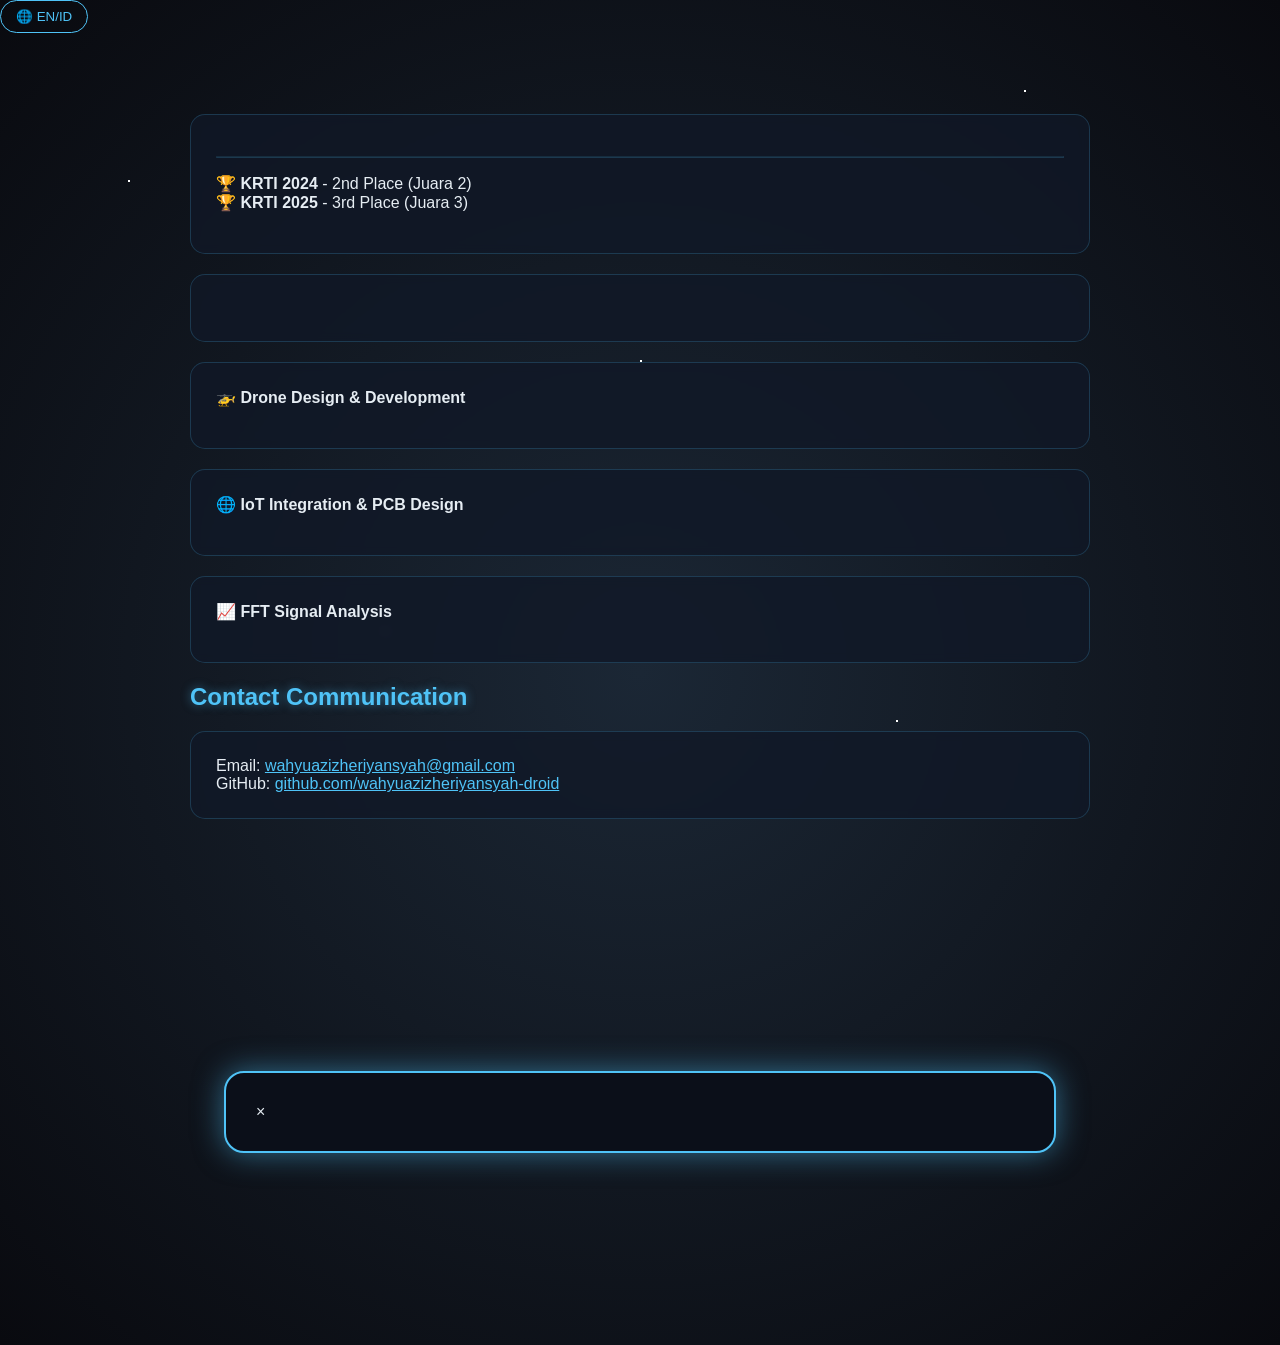
==== index.html @ 1ad97ce3 "tambah keterangan" ====
<!DOCTYPE html>
<html lang="en">
<head>
<meta charset="UTF-8">
<meta name="viewport" content="width=device-width, initial-scale=1.0">
<title>Wahyu Azis | Research Portfolio</title>
<link rel="stylesheet" href="style.css">
</head>

<body>

<div class="topbar">
   <button onclick="toggleLang()">🌐 EN/ID</button>
</div>

<div class="container">

   <h1 data-en="Wahyu Azis Heriyansyah" data-id="Wahyu Azis Heriyansyah"></h1>
   <h3 style="color: #4fc3f7;" data-en="Physics Researcher | Drone Mechanic & IoT Developer" data-id="Peneliti Fisika | Mekanik Drone & Pengembang IoT"></h3>

   <h2 data-en="Mission Log & Achievements" data-id="Catatan Misi & Prestasi"></h2>
   <div class="card">
      <p data-en="Undergraduate Physics Student with 2 years of experience in University Drone Research Team (2023-2025). Specializing in Ground Control Station (GCS) operations, mapping missions, and hardware integration." 
         data-id="Mahasiswa Fisika dengan 2 tahun pengalaman di Tim Riset Drone Kampus (2023-2025). Spesialisasi pada operasi Ground Control Station (GCS), misi pemetaan, dan integrasi perangkat keras."></p>
      <hr style="border-color: rgba(79, 195, 247, 0.2);">
      <p><strong>🏆 KRTI 2024</strong> - 2nd Place (Juara 2) <br>
         <strong>🏆 KRTI 2025</strong> - 3rd Place (Juara 3)</p>
   </div>

   <h2 data-en="Core Capabilities" data-id="Kemampuan Inti"></h2>
   <div class="card">
      <p data-en="⚙️ Drone Mechanics & Design | 📡 GCS & Mapping | 🔌 PCB Design | 🌐 IoT Systems"
         data-id="⚙️ Mekanik & Desain Drone | 📡 GCS & Pemetaan | 🔌 Desain PCB | 🌐 Sistem IoT"></p>
   </div>

   <h2 data-en="Orbital Projects" data-id="Proyek Orbital"></h2>

   <div class="card clickable" onclick="openModal('drone')">
      <strong>🚁 Drone Design & Development</strong>
      <p data-en="Mechanics, framing, and flight systems." data-id="Mekanik, rangka, dan sistem penerbangan."></p>
   </div>

   <div class="card clickable" onclick="openModal('iot')">
      <strong>🌐 IoT Integration & PCB Design</strong>
      <p data-en="Custom hardware and remote sensor systems." data-id="Perangkat keras kustom dan sistem sensor jarak jauh."></p>
   </div>

   <div class="card clickable" onclick="openModal('fft')">
      <strong>📈 FFT Signal Analysis</strong>
   <p data-en="Spectrum analyzer using MATLAB." data-id="Analisis spektrum menggunakan MATLAB."></p>
   </div>

   <h2>Contact Communication</h2>
   <div class="card">
      Email: <a href="mailto:wahyuazizheriyansyah@gmail.com" style="color: #4fc3f7;">wahyuazizheriyansyah@gmail.com</a><br>
      GitHub: <a href="https://github.com/wahyuazizheriyansyah-droid" style="color: #4fc3f7;">github.com/wahyuazizheriyansyah-droid</a>
   </div>



</div>

<!-- MODAL -->
<div id="modal" class="modal">
<div class="modal-content">
<span onclick="closeModal()" class="close">&times;</span>
<div id="modal-body"></div>
</div>
</div>

<script src="script.js"></script>
</body>
</html>
---- style.css ----
body {
    margin: 0;
    font-family: 'Segoe UI', Tahoma, Geneva, Verdana, sans-serif;
    /* Efek gradien ruang angkasa */
    background: radial-gradient(circle at center, #1b2735 0%, #090a0f 100%);
    color: #e6edf3;
    overflow-x: hidden;
    min-height: 100vh;
}

/* Tambahkan bintang-bintang halus menggunakan box-shadow */
body::before {
    content: "";
    position: fixed;
    top: 0; left: 0;
    width: 2px; height: 2px;
    background: transparent;
    box-shadow: 10vw 20vh #fff, 50vw 40vh #fff, 80vw 10vh #fff, 30vw 70vh #fff, 70vw 80vh #fff;
    animation: stars-blink 5s infinite;
}

@keyframes stars-blink {
    0%, 100% { opacity: 0.3; }
    50% { opacity: 1; }
}

.container {
    max-width: 900px;
    margin: auto;
    padding: 60px 20px;
}

h1, h2 {
    color: #4fc3f7; /* Warna biru nebula */
    text-shadow: 0 0 10px rgba(79, 195, 247, 0.5);
}

.card {
    background: rgba(17, 24, 39, 0.8);
    backdrop-filter: blur(5px); /* Efek kaca transparan */
    padding: 25px;
    border-radius: 15px;
    margin-top: 20px;
    border: 1px solid rgba(79, 195, 247, 0.2);
    transition: all 0.4s cubic-bezier(0.175, 0.885, 0.32, 1.275);
}

.card:hover {
    transform: scale(1.03);
    border-color: #4fc3f7;
    box-shadow: 0 0 20px rgba(79, 195, 247, 0.3);
}

.topbar button {
    background: transparent;
    border: 1px solid #4fc3f7;
    color: #4fc3f7;
    padding: 8px 15px;
    border-radius: 20px;
    cursor: pointer;
    transition: 0.3s;
}

.topbar button:hover {
    background: #4fc3f7;
    color: #090a0f;
}

/* Modal Styling ala Hologram */
.modal-content {
    background: #0b0f19;
    border: 2px solid #4fc3f7;
    box-shadow: 0 0 30px rgba(79, 195, 247, 0.5);
    margin: 15% auto;
    padding: 30px;
    width: 60%;
    border-radius: 20px;
}
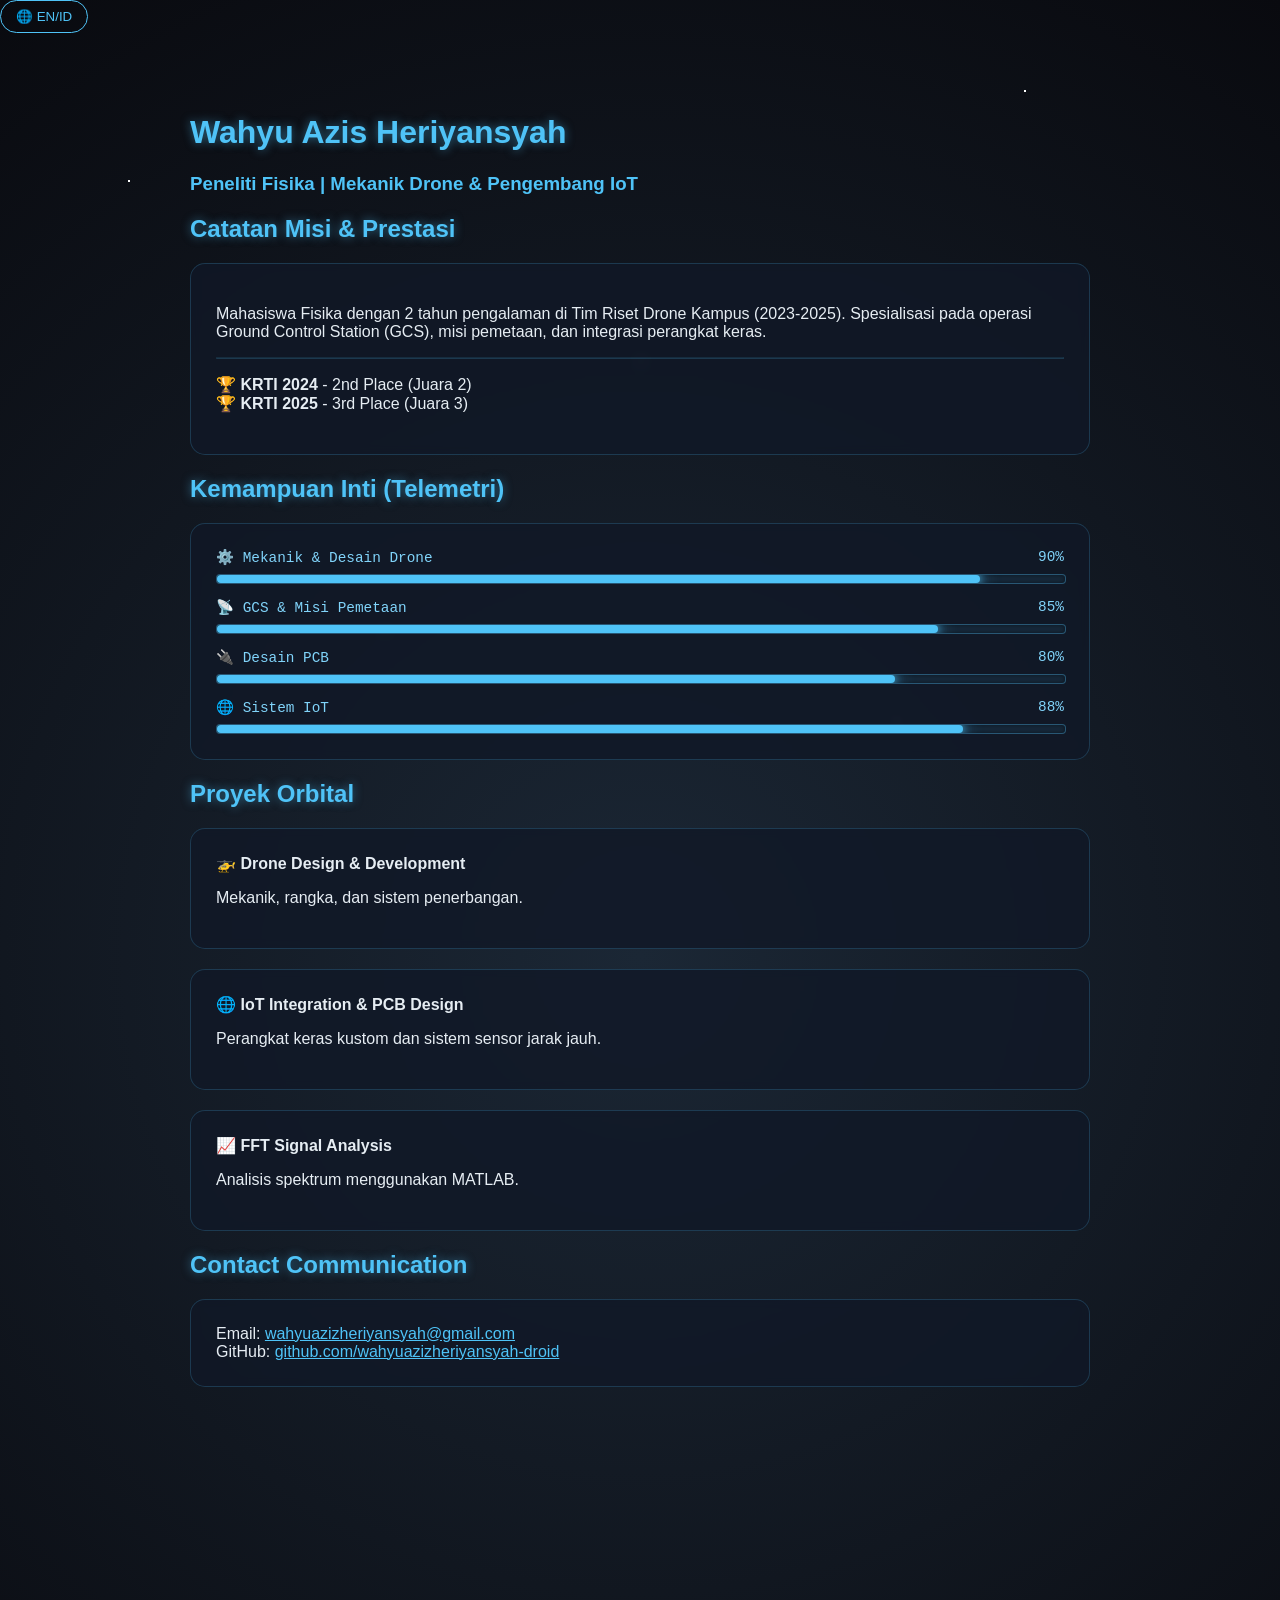
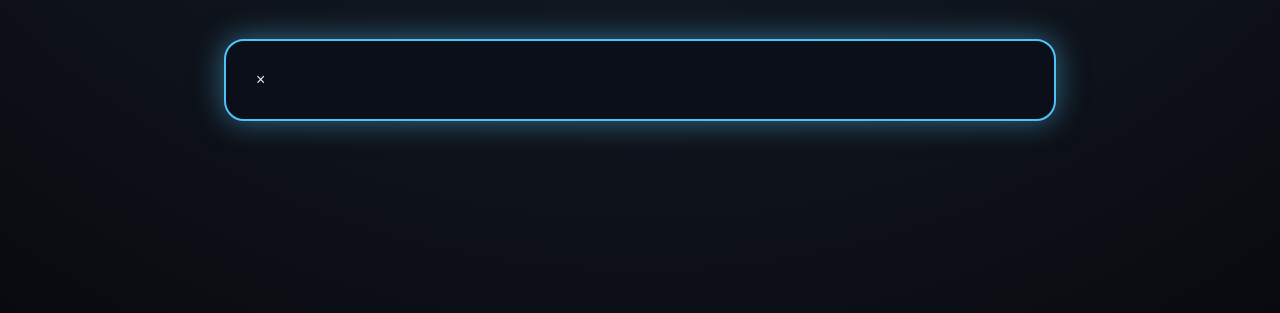
==== commit dc051b4d: "tambah telemetri" ====
--- a/index.html
+++ b/index.html
@@ -1,71 +1,99 @@
 <!DOCTYPE html>
 <html lang="en">
 <head>
-<meta charset="UTF-8">
-<meta name="viewport" content="width=device-width, initial-scale=1.0">
-<title>Wahyu Azis | Research Portfolio</title>
-<link rel="stylesheet" href="style.css">
+    <meta charset="UTF-8">
+    <meta name="viewport" content="width=device-width, initial-scale=1.0">
+    <title>Wahyu Azis | Research Portfolio</title>
+    <link rel="stylesheet" href="style.css">
 </head>
 
 <body>
 
 <div class="topbar">
-   <button onclick="toggleLang()">🌐 EN/ID</button>
+    <button onclick="toggleLang()">🌐 EN/ID</button>
 </div>
 
 <div class="container">
 
-   <h1 data-en="Wahyu Azis Heriyansyah" data-id="Wahyu Azis Heriyansyah"></h1>
-   <h3 style="color: #4fc3f7;" data-en="Physics Researcher | Drone Mechanic & IoT Developer" data-id="Peneliti Fisika | Mekanik Drone & Pengembang IoT"></h3>
+    <h1 data-en="Wahyu Azis Heriyansyah" data-id="Wahyu Azis Heriyansyah">Wahyu Azis Heriyansyah</h1>
+    <h3 style="color: #4fc3f7;" data-en="Physics Researcher | Drone Mechanic & IoT Developer" data-id="Peneliti Fisika | Mekanik Drone & Pengembang IoT">Peneliti Fisika | Mekanik Drone & Pengembang IoT</h3>
 
-   <h2 data-en="Mission Log & Achievements" data-id="Catatan Misi & Prestasi"></h2>
-   <div class="card">
-      <p data-en="Undergraduate Physics Student with 2 years of experience in University Drone Research Team (2023-2025). Specializing in Ground Control Station (GCS) operations, mapping missions, and hardware integration." 
-         data-id="Mahasiswa Fisika dengan 2 tahun pengalaman di Tim Riset Drone Kampus (2023-2025). Spesialisasi pada operasi Ground Control Station (GCS), misi pemetaan, dan integrasi perangkat keras."></p>
-      <hr style="border-color: rgba(79, 195, 247, 0.2);">
-      <p><strong>🏆 KRTI 2024</strong> - 2nd Place (Juara 2) <br>
-         <strong>🏆 KRTI 2025</strong> - 3rd Place (Juara 3)</p>
-   </div>
+    <h2 data-en="Mission Log & Achievements" data-id="Catatan Misi & Prestasi">Catatan Misi & Prestasi</h2>
+    <div class="card">
+        <p data-en="Undergraduate Physics Student with 2 years of experience in University Drone Research Team (2023-2025). Specializing in Ground Control Station (GCS) operations, mapping missions, and hardware integration." 
+           data-id="Mahasiswa Fisika dengan 2 tahun pengalaman di Tim Riset Drone Kampus (2023-2025). Spesialisasi pada operasi Ground Control Station (GCS), misi pemetaan, dan integrasi perangkat keras.">
+           Mahasiswa Fisika dengan 2 tahun pengalaman di Tim Riset Drone Kampus (2023-2025). Spesialisasi pada operasi Ground Control Station (GCS), misi pemetaan, dan integrasi perangkat keras.
+        </p>
+        <hr style="border-color: rgba(79, 195, 247, 0.2);">
+        <p><strong>🏆 KRTI 2024</strong> - 2nd Place (Juara 2) <br>
+           <strong>🏆 KRTI 2025</strong> - 3rd Place (Juara 3)</p>
+    </div>
 
-   <h2 data-en="Core Capabilities" data-id="Kemampuan Inti"></h2>
-   <div class="card">
-      <p data-en="⚙️ Drone Mechanics & Design | 📡 GCS & Mapping | 🔌 PCB Design | 🌐 IoT Systems"
-         data-id="⚙️ Mekanik & Desain Drone | 📡 GCS & Pemetaan | 🔌 Desain PCB | 🌐 Sistem IoT"></p>
-   </div>
+    <h2 data-en="Core Capabilities (Telemetry)" data-id="Kemampuan Inti (Telemetri)">Kemampuan Inti (Telemetri)</h2>
+    <div class="card telemetry-panel">
+        <div class="skill">
+            <div class="skill-header">
+                <span data-en="⚙️ Drone Mechanics & Design" data-id="⚙️ Mekanik & Desain Drone">⚙️ Mekanik & Desain Drone</span>
+                <span>90%</span>
+            </div>
+            <div class="progress-bar"><div class="progress" style="width: 90%;"></div></div>
+        </div>
+        
+        <div class="skill">
+            <div class="skill-header">
+                <span data-en="📡 GCS & Mapping Missions" data-id="📡 GCS & Misi Pemetaan">📡 GCS & Misi Pemetaan</span>
+                <span>85%</span>
+            </div>
+            <div class="progress-bar"><div class="progress" style="width: 85%;"></div></div>
+        </div>
 
-   <h2 data-en="Orbital Projects" data-id="Proyek Orbital"></h2>
+        <div class="skill">
+            <div class="skill-header">
+                <span data-en="🔌 PCB Design" data-id="🔌 Desain PCB">🔌 Desain PCB</span>
+                <span>80%</span>
+            </div>
+            <div class="progress-bar"><div class="progress" style="width: 80%;"></div></div>
+        </div>
 
-   <div class="card clickable" onclick="openModal('drone')">
-      <strong>🚁 Drone Design & Development</strong>
-      <p data-en="Mechanics, framing, and flight systems." data-id="Mekanik, rangka, dan sistem penerbangan."></p>
-   </div>
+        <div class="skill">
+            <div class="skill-header">
+                <span data-en="🌐 IoT Systems" data-id="🌐 Sistem IoT">🌐 Sistem IoT</span>
+                <span>88%</span>
+            </div>
+            <div class="progress-bar"><div class="progress" style="width: 88%;"></div></div>
+        </div>
+    </div>
 
-   <div class="card clickable" onclick="openModal('iot')">
-      <strong>🌐 IoT Integration & PCB Design</strong>
-      <p data-en="Custom hardware and remote sensor systems." data-id="Perangkat keras kustom dan sistem sensor jarak jauh."></p>
-   </div>
+    <h2 data-en="Orbital Projects" data-id="Proyek Orbital">Proyek Orbital</h2>
 
-   <div class="card clickable" onclick="openModal('fft')">
-      <strong>📈 FFT Signal Analysis</strong>
-   <p data-en="Spectrum analyzer using MATLAB." data-id="Analisis spektrum menggunakan MATLAB."></p>
-   </div>
+    <div class="card clickable" onclick="openModal('drone')">
+        <strong>🚁 Drone Design & Development</strong>
+        <p data-en="Mechanics, framing, and flight systems." data-id="Mekanik, rangka, dan sistem penerbangan.">Mekanik, rangka, dan sistem penerbangan.</p>
+    </div>
 
-   <h2>Contact Communication</h2>
-   <div class="card">
-      Email: <a href="mailto:wahyuazizheriyansyah@gmail.com" style="color: #4fc3f7;">wahyuazizheriyansyah@gmail.com</a><br>
-      GitHub: <a href="https://github.com/wahyuazizheriyansyah-droid" style="color: #4fc3f7;">github.com/wahyuazizheriyansyah-droid</a>
-   </div>
+    <div class="card clickable" onclick="openModal('iot')">
+        <strong>🌐 IoT Integration & PCB Design</strong>
+        <p data-en="Custom hardware and remote sensor systems." data-id="Perangkat keras kustom dan sistem sensor jarak jauh.">Perangkat keras kustom dan sistem sensor jarak jauh.</p>
+    </div>
 
+    <div class="card clickable" onclick="openModal('fft')">
+        <strong>📈 FFT Signal Analysis</strong>
+        <p data-en="Spectrum analyzer using MATLAB." data-id="Analisis spektrum menggunakan MATLAB.">Analisis spektrum menggunakan MATLAB.</p>
+    </div>
 
+    <h2>Contact Communication</h2>
+    <div class="card">
+        Email: <a href="mailto:wahyuazizheriyansyah@gmail.com" style="color: #4fc3f7;">wahyuazizheriyansyah@gmail.com</a><br>
+        GitHub: <a href="https://github.com/wahyuazizheriyansyah-droid" style="color: #4fc3f7;">github.com/wahyuazizheriyansyah-droid</a>
+    </div>
 
 </div>
 
-<!-- MODAL -->
 <div id="modal" class="modal">
-<div class="modal-content">
-<span onclick="closeModal()" class="close">&times;</span>
-<div id="modal-body"></div>
-</div>
+    <div class="modal-content">
+        <span onclick="closeModal()" class="close">&times;</span>
+        <div id="modal-body"></div>
+    </div>
 </div>
 
 <script src="script.js"></script>
--- a/style.css
+++ b/style.css
@@ -75,4 +75,52 @@
     padding: 30px;
     width: 60%;
     border-radius: 20px;
+}
+/* Telemetry Panel Styles */
+.telemetry-panel {
+    display: flex;
+    flex-direction: column;
+    gap: 15px;
+}
+
+.skill {
+    display: flex;
+    flex-direction: column;
+    gap: 8px;
+    font-family: 'Courier New', Courier, monospace; /* Font ala terminal/coding */
+}
+
+.skill-header {
+    display: flex;
+    justify-content: space-between;
+    font-size: 0.9em;
+    color: #81d4fa;
+}
+
+.progress-bar {
+    width: 100%;
+    height: 8px;
+    background: rgba(79, 195, 247, 0.1);
+    border: 1px solid rgba(79, 195, 247, 0.3);
+    border-radius: 4px;
+    overflow: hidden;
+    box-shadow: inset 0 0 5px rgba(0,0,0,0.5);
+}
+
+.progress {
+    height: 100%;
+    background: #4fc3f7;
+    box-shadow: 0 0 10px #4fc3f7, 0 0 20px #4fc3f7; /* Efek glowing / menyala */
+    border-radius: 4px;
+    /* Animasi saat halaman dimuat */
+    animation: load-progress 1.5s ease-out forwards;
+}
+
+@keyframes load-progress {
+    from { width: 0; }
+}
+
+/* Mengubah tampilan teks default agar tidak kosong */
+h1, h2, h3, p, span {
+    min-height: 1em; 
 }
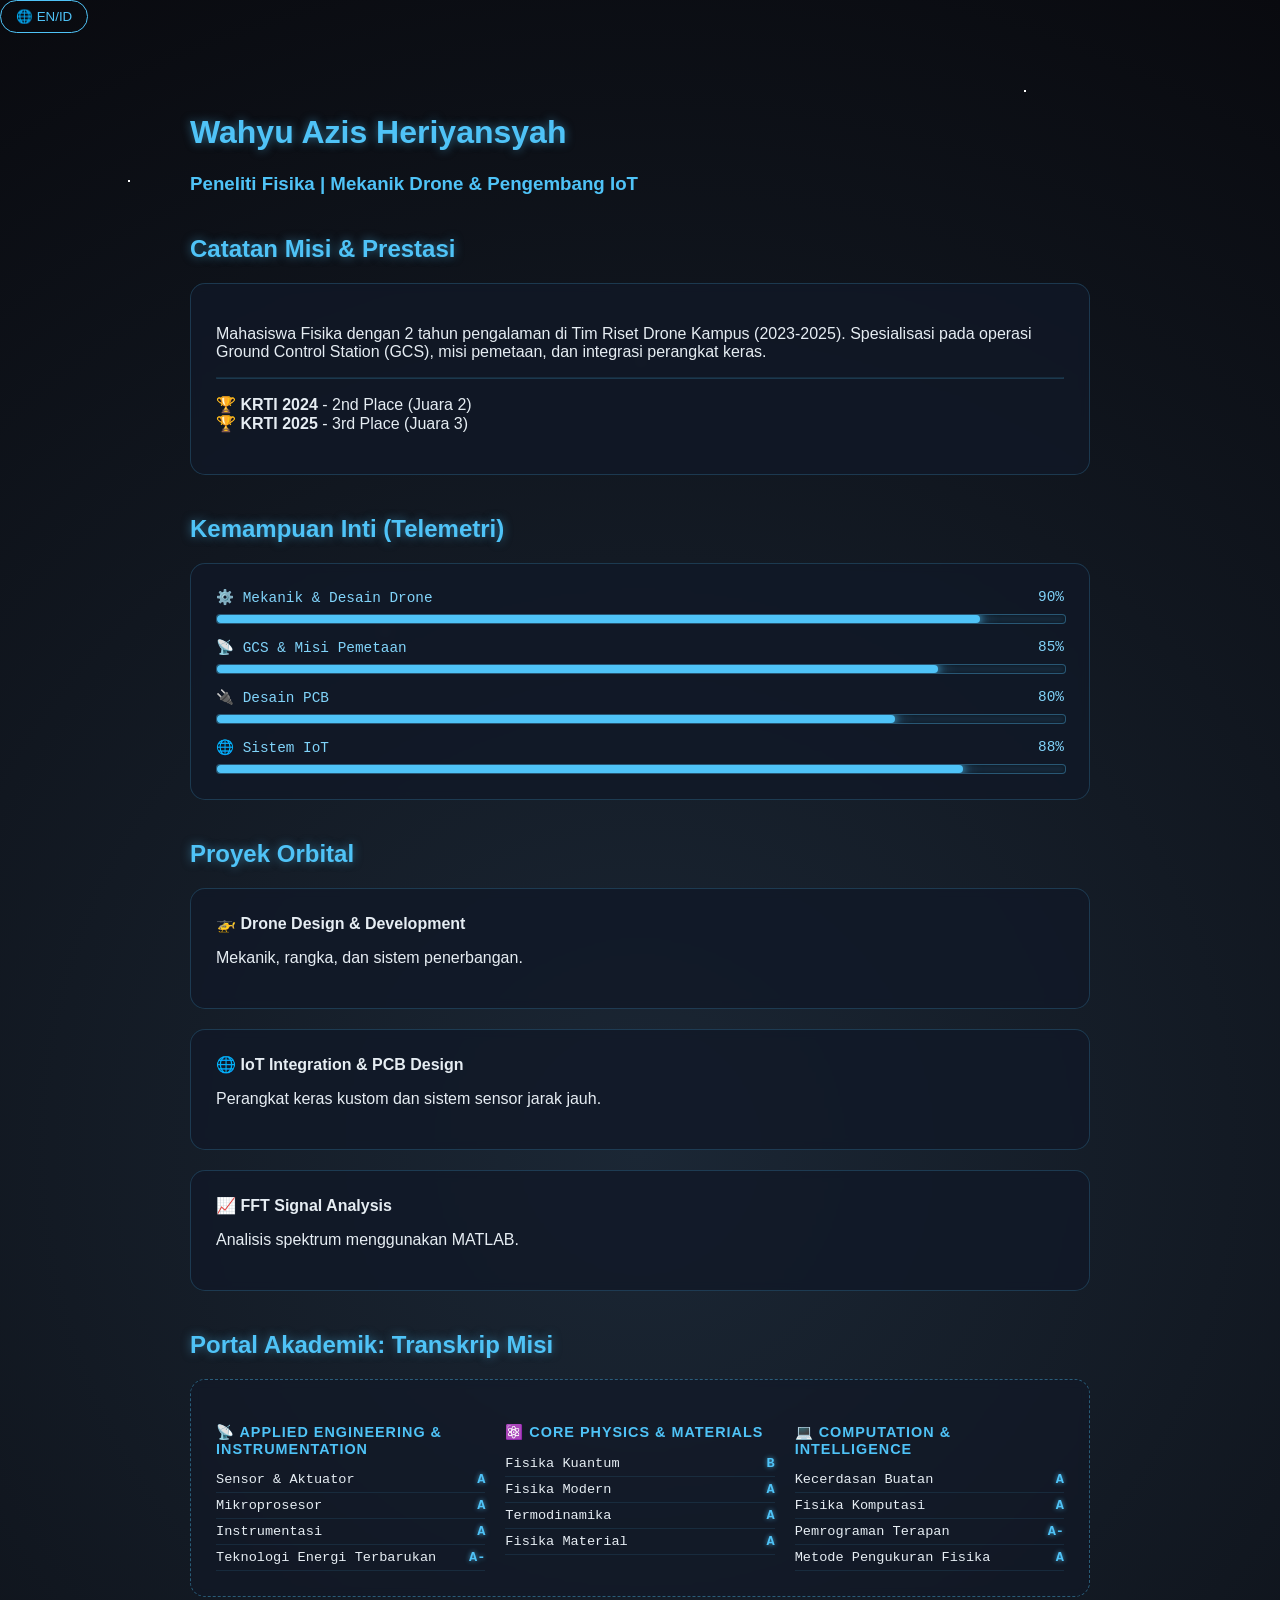
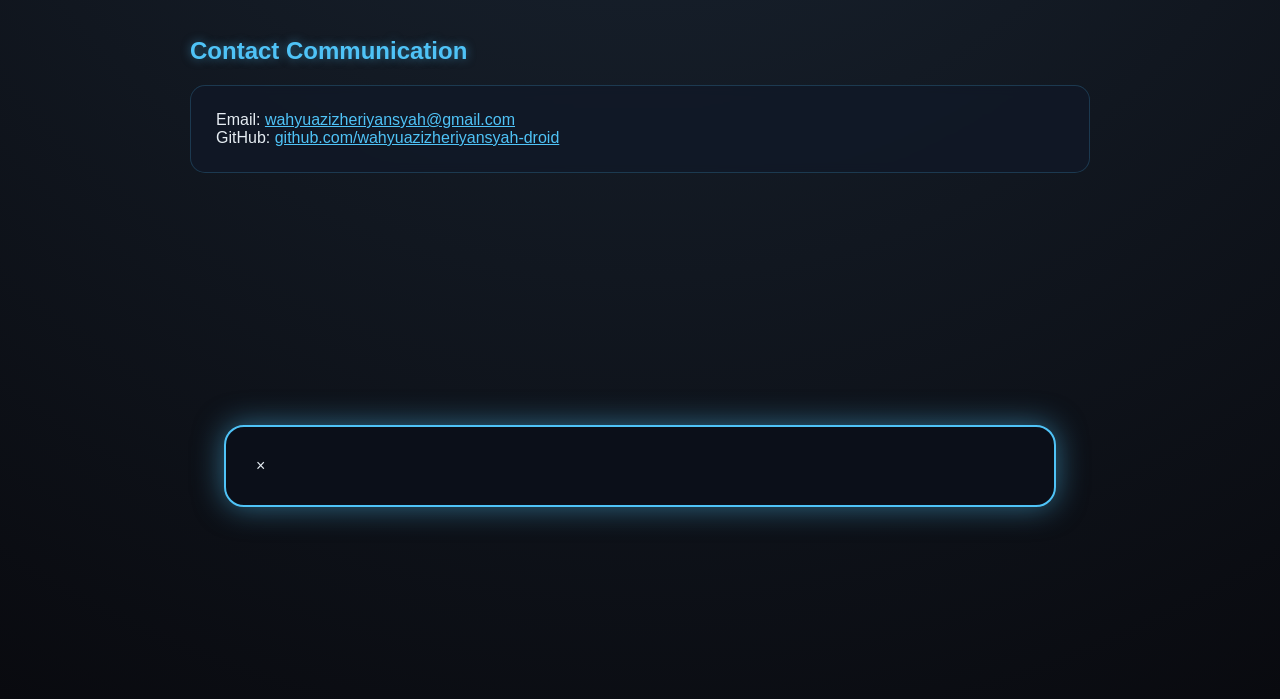
==== commit c3eb0990: "tambah mata kuliah" ====
--- a/index.html
+++ b/index.html
@@ -80,7 +80,37 @@
         <strong>📈 FFT Signal Analysis</strong>
         <p data-en="Spectrum analyzer using MATLAB." data-id="Analisis spektrum menggunakan MATLAB.">Analisis spektrum menggunakan MATLAB.</p>
     </div>
-
+<h2 data-en="Academic Portal: Mission Transcript" data-id="Portal Akademik: Transkrip Misi">Portal Akademik: Transkrip Misi</h2>
+    <div class="card academic-portal">
+        <div class="academic-category">
+            <h4 style="color: #4fc3f7;">📡 Applied Engineering & Instrumentation</h4>
+            <ul class="subject-list">
+                <li>Sensor & Aktuator <span class="grade">A</span></li>
+                <li>Mikroprosesor <span class="grade">A</span></li>
+                <li>Instrumentasi <span class="grade">A</span></li>
+                <li>Teknologi Energi Terbarukan <span class="grade">A-</span></li>
+            </ul>
+        </div>
+        <div class="academic-category">
+            <h4 style="color: #4fc3f7;">⚛️ Core Physics & Materials</h4>
+            <ul class="subject-list">
+                <li>Fisika Kuantum <span class="grade">B</span></li>
+                <li>Fisika Modern <span class="grade">A</span></li>
+                <li>Termodinamika <span class="grade">A</span></li>
+                <li>Fisika Material <span class="grade">A</span></li>
+            </ul>
+        </div>
+        <div class="academic-category">
+            <h4 style="color: #4fc3f7;">💻 Computation & Intelligence</h4>
+            <ul class="subject-list">
+                <li>Kecerdasan Buatan <span class="grade">A</span></li>
+                <li>Fisika Komputasi <span class="grade">A</span></li>
+                <li>Pemrograman Terapan <span class="grade">A-</span></li>
+                <li>Metode Pengukuran Fisika <span class="grade">A</span></li>
+            </ul>
+        </div>
+    </div>
+    
     <h2>Contact Communication</h2>
     <div class="card">
         Email: <a href="mailto:wahyuazizheriyansyah@gmail.com" style="color: #4fc3f7;">wahyuazizheriyansyah@gmail.com</a><br>
--- a/style.css
+++ b/style.css
@@ -123,4 +123,45 @@
 /* Mengubah tampilan teks default agar tidak kosong */
 h1, h2, h3, p, span {
     min-height: 1em; 
+}
+/* Academic Portal Styling */
+.academic-portal {
+    display: grid;
+    grid-template-columns: repeat(auto-fit, minmax(250px, 1fr));
+    gap: 20px;
+    background: rgba(17, 24, 39, 0.6);
+    border: 1px dashed rgba(79, 195, 247, 0.4);
+}
+
+.academic-category h4 {
+    margin-bottom: 10px;
+    font-size: 0.9em;
+    text-transform: uppercase;
+    letter-spacing: 1px;
+}
+
+.subject-list {
+    list-style: none;
+    padding: 0;
+    margin: 0;
+    font-family: 'Courier New', Courier, monospace;
+    font-size: 0.85em;
+}
+
+.subject-list li {
+    padding: 5px 0;
+    border-bottom: 1px solid rgba(79, 195, 247, 0.1);
+    display: flex;
+    justify-content: space-between;
+}
+
+.grade {
+    color: #4fc3f7;
+    font-weight: bold;
+    text-shadow: 0 0 5px rgba(79, 195, 247, 0.8);
+}
+
+/* Tambahkan sedikit margin untuk section Contact */
+h2 {
+    margin-top: 40px;
 }
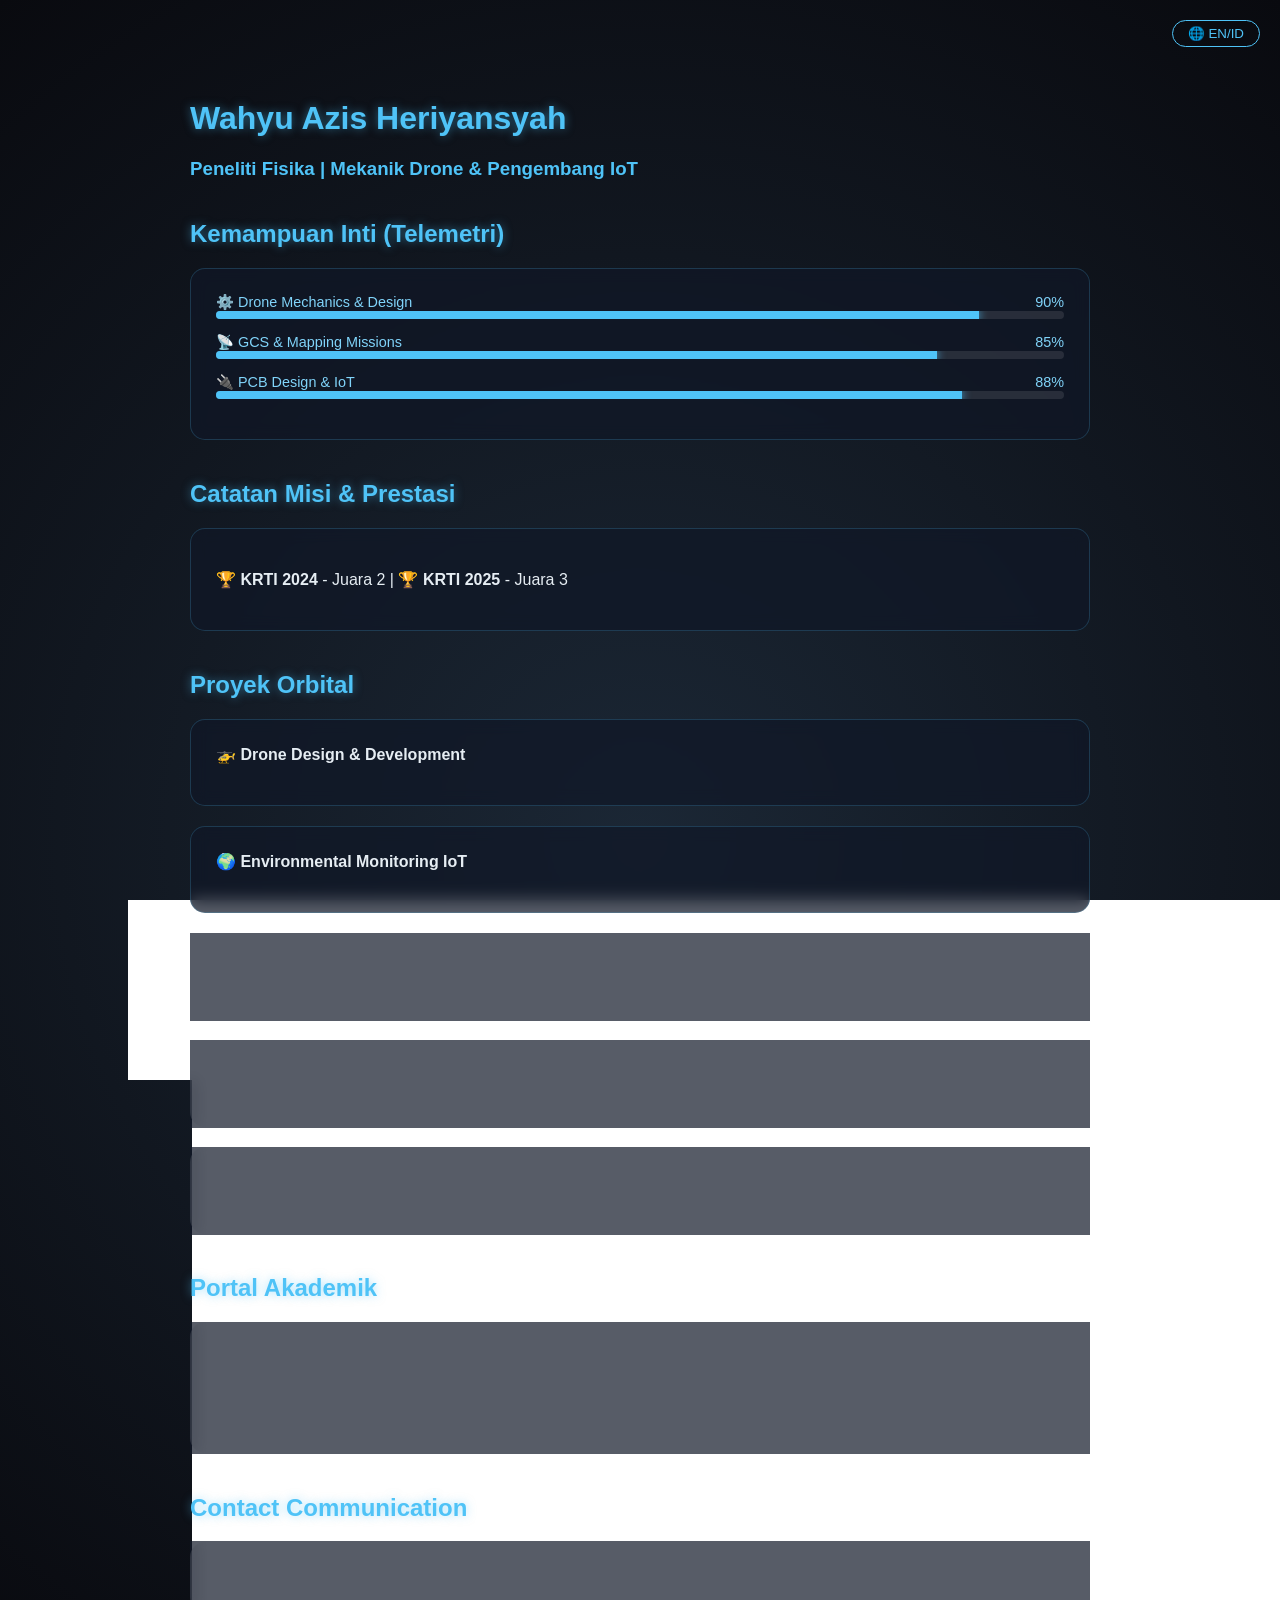
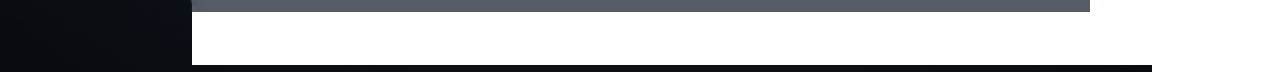
==== commit c2f3fb69: "tambah bintang" ====
--- a/index.html
+++ b/index.html
@@ -6,125 +6,87 @@
     <title>Wahyu Azis | Research Portfolio</title>
     <link rel="stylesheet" href="style.css">
 </head>
-
 <body>
 
-<div class="topbar">
-    <button onclick="toggleLang()">🌐 EN/ID</button>
-</div>
+<div class="topbar"><button onclick="toggleLang()">🌐 EN/ID</button></div>
 
 <div class="container">
-
     <h1 data-en="Wahyu Azis Heriyansyah" data-id="Wahyu Azis Heriyansyah">Wahyu Azis Heriyansyah</h1>
     <h3 style="color: #4fc3f7;" data-en="Physics Researcher | Drone Mechanic & IoT Developer" data-id="Peneliti Fisika | Mekanik Drone & Pengembang IoT">Peneliti Fisika | Mekanik Drone & Pengembang IoT</h3>
 
-    <h2 data-en="Mission Log & Achievements" data-id="Catatan Misi & Prestasi">Catatan Misi & Prestasi</h2>
+    <h2 data-en="Core Capabilities (Telemetry)" data-id="Kemampuan Inti (Telemetri)">Kemampuan Inti (Telemetri)</h2>
     <div class="card">
-        <p data-en="Undergraduate Physics Student with 2 years of experience in University Drone Research Team (2023-2025). Specializing in Ground Control Station (GCS) operations, mapping missions, and hardware integration." 
-           data-id="Mahasiswa Fisika dengan 2 tahun pengalaman di Tim Riset Drone Kampus (2023-2025). Spesialisasi pada operasi Ground Control Station (GCS), misi pemetaan, dan integrasi perangkat keras.">
-           Mahasiswa Fisika dengan 2 tahun pengalaman di Tim Riset Drone Kampus (2023-2025). Spesialisasi pada operasi Ground Control Station (GCS), misi pemetaan, dan integrasi perangkat keras.
-        </p>
-        <hr style="border-color: rgba(79, 195, 247, 0.2);">
-        <p><strong>🏆 KRTI 2024</strong> - 2nd Place (Juara 2) <br>
-           <strong>🏆 KRTI 2025</strong> - 3rd Place (Juara 3)</p>
-    </div>
-
-    <h2 data-en="Core Capabilities (Telemetry)" data-id="Kemampuan Inti (Telemetri)">Kemampuan Inti (Telemetri)</h2>
-    <div class="card telemetry-panel">
-        <div class="skill">
-            <div class="skill-header">
-                <span data-en="⚙️ Drone Mechanics & Design" data-id="⚙️ Mekanik & Desain Drone">⚙️ Mekanik & Desain Drone</span>
-                <span>90%</span>
-            </div>
+        <div class="skill" style="margin-bottom:15px;">
+            <div style="display:flex; justify-content:space-between; font-size:0.9em; color:#81d4fa;"><span>⚙️ Drone Mechanics & Design</span><span>90%</span></div>
             <div class="progress-bar"><div class="progress" style="width: 90%;"></div></div>
         </div>
-        
-        <div class="skill">
-            <div class="skill-header">
-                <span data-en="📡 GCS & Mapping Missions" data-id="📡 GCS & Misi Pemetaan">📡 GCS & Misi Pemetaan</span>
-                <span>85%</span>
-            </div>
+        <div class="skill" style="margin-bottom:15px;">
+            <div style="display:flex; justify-content:space-between; font-size:0.9em; color:#81d4fa;"><span>📡 GCS & Mapping Missions</span><span>85%</span></div>
             <div class="progress-bar"><div class="progress" style="width: 85%;"></div></div>
         </div>
-
-        <div class="skill">
-            <div class="skill-header">
-                <span data-en="🔌 PCB Design" data-id="🔌 Desain PCB">🔌 Desain PCB</span>
-                <span>80%</span>
-            </div>
-            <div class="progress-bar"><div class="progress" style="width: 80%;"></div></div>
-        </div>
-
-        <div class="skill">
-            <div class="skill-header">
-                <span data-en="🌐 IoT Systems" data-id="🌐 Sistem IoT">🌐 Sistem IoT</span>
-                <span>88%</span>
-            </div>
+        <div class="skill" style="margin-bottom:15px;">
+            <div style="display:flex; justify-content:space-between; font-size:0.9em; color:#81d4fa;"><span>🔌 PCB Design & IoT</span><span>88%</span></div>
             <div class="progress-bar"><div class="progress" style="width: 88%;"></div></div>
         </div>
     </div>
 
+    <h2 data-en="Mission Log & Achievements" data-id="Catatan Misi & Prestasi">Catatan Misi & Prestasi</h2>
+    <div class="card">
+        <p data-en="2 years in University Drone Research Team (2023-2025). Specialist in GCS and Hardware Integration." 
+           data-id="2 tahun di Tim Riset Drone Kampus (2023-2025). Spesialis GCS dan Integrasi Perangkat Keras."></p>
+        <p><strong>🏆 KRTI 2024</strong> - Juara 2 | <strong>🏆 KRTI 2025</strong> - Juara 3</p>
+    </div>
+
     <h2 data-en="Orbital Projects" data-id="Proyek Orbital">Proyek Orbital</h2>
-
+    
     <div class="card clickable" onclick="openModal('drone')">
         <strong>🚁 Drone Design & Development</strong>
-        <p data-en="Mechanics, framing, and flight systems." data-id="Mekanik, rangka, dan sistem penerbangan.">Mekanik, rangka, dan sistem penerbangan.</p>
+        <p data-en="Mechanics and flight systems for mapping missions." data-id="Mekanik dan sistem terbang untuk misi pemetaan."></p>
     </div>
 
-    <div class="card clickable" onclick="openModal('iot')">
-        <strong>🌐 IoT Integration & PCB Design</strong>
-        <p data-en="Custom hardware and remote sensor systems." data-id="Perangkat keras kustom dan sistem sensor jarak jauh.">Perangkat keras kustom dan sistem sensor jarak jauh.</p>
+    <div class="card clickable" onclick="openModal('env_mon')">
+        <strong>🌍 Environmental Monitoring IoT</strong>
+        <p data-en="Real-time air quality, temp, and humidity via Mobile App." data-id="Monitoring polutan, suhu, dan kelembapan via HP."></p>
+    </div>
+
+    <div class="card clickable" onclick="openModal('soil_iot')">
+        <strong>🌱 Smart Soil Classification</strong>
+        <p data-en="IoT for soil productivity analysis and classification." data-id="IoT untuk klasifikasi tanah produktif/non-produktif."></p>
+    </div>
+
+    <div class="card clickable" onclick="openModal('opamp')">
+        <strong>⚡ Op-Amp Waveform Converter</strong>
+        <p data-en="Square to Triangle wave generator using Op-Amp circuits." data-id="Konversi gelombang segi empat ke segitiga via Op-Amp."></p>
     </div>
 
     <div class="card clickable" onclick="openModal('fft')">
         <strong>📈 FFT Signal Analysis</strong>
-        <p data-en="Spectrum analyzer using MATLAB." data-id="Analisis spektrum menggunakan MATLAB.">Analisis spektrum menggunakan MATLAB.</p>
+        <p data-en="Spectrum analyzer using MATLAB." data-id="Analisis spektrum menggunakan MATLAB."></p>
     </div>
-<h2 data-en="Academic Portal: Mission Transcript" data-id="Portal Akademik: Transkrip Misi">Portal Akademik: Transkrip Misi</h2>
-    <div class="card academic-portal">
-        <div class="academic-category">
-            <h4 style="color: #4fc3f7;">📡 Applied Engineering & Instrumentation</h4>
+
+    <h2 data-en="Academic Portal" data-id="Portal Akademik">Portal Akademik</h2>
+    <div class="card" style="display:grid; grid-template-columns: 1fr 1fr; gap:20px;">
+        <div>
             <ul class="subject-list">
-                <li>Sensor & Aktuator <span class="grade">A</span></li>
-                <li>Mikroprosesor <span class="grade">A</span></li>
-                <li>Instrumentasi <span class="grade">A</span></li>
-                <li>Teknologi Energi Terbarukan <span class="grade">A-</span></li>
+                <li>Mikroprosesor <span style="color:#4fc3f7">A</span></li>
+                <li>Sensor & Aktuator <span style="color:#4fc3f7">A</span></li>
             </ul>
         </div>
-        <div class="academic-category">
-            <h4 style="color: #4fc3f7;">⚛️ Core Physics & Materials</h4>
+        <div>
             <ul class="subject-list">
-                <li>Fisika Kuantum <span class="grade">B</span></li>
-                <li>Fisika Modern <span class="grade">A</span></li>
-                <li>Termodinamika <span class="grade">A</span></li>
-                <li>Fisika Material <span class="grade">A</span></li>
-            </ul>
-        </div>
-        <div class="academic-category">
-            <h4 style="color: #4fc3f7;">💻 Computation & Intelligence</h4>
-            <ul class="subject-list">
-                <li>Kecerdasan Buatan <span class="grade">A</span></li>
-                <li>Fisika Komputasi <span class="grade">A</span></li>
-                <li>Pemrograman Terapan <span class="grade">A-</span></li>
-                <li>Metode Pengukuran Fisika <span class="grade">A</span></li>
+                <li>Kecerdasan Buatan <span style="color:#4fc3f7">A</span></li>
+                <li>Instrumentasi <span style="color:#4fc3f7">A</span></li>
             </ul>
         </div>
     </div>
-    
+
     <h2>Contact Communication</h2>
     <div class="card">
-        Email: <a href="mailto:wahyuazizheriyansyah@gmail.com" style="color: #4fc3f7;">wahyuazizheriyansyah@gmail.com</a><br>
-        GitHub: <a href="https://github.com/wahyuazizheriyansyah-droid" style="color: #4fc3f7;">github.com/wahyuazizheriyansyah-droid</a>
+        Email: <a href="mailto:wahyuazizheriyansyah@gmail.com" style="color:#4fc3f7;">wahyuazizheriyansyah@gmail.com</a>
     </div>
-
 </div>
 
-<div id="modal" class="modal">
-    <div class="modal-content">
-        <span onclick="closeModal()" class="close">&times;</span>
-        <div id="modal-body"></div>
-    </div>
-</div>
+<div id="modal" class="modal"><div class="modal-content"><span onclick="closeModal()" class="close">&times;</span><div id="modal-body"></div></div></div>
 
 <script src="script.js"></script>
 </body>
--- a/style.css
+++ b/style.css
@@ -1,27 +1,30 @@
 body {
     margin: 0;
     font-family: 'Segoe UI', Tahoma, Geneva, Verdana, sans-serif;
-    /* Efek gradien ruang angkasa */
     background: radial-gradient(circle at center, #1b2735 0%, #090a0f 100%);
     color: #e6edf3;
     overflow-x: hidden;
     min-height: 100vh;
 }
 
-/* Tambahkan bintang-bintang halus menggunakan box-shadow */
+/* Efek Bintang Astra */
 body::before {
     content: "";
     position: fixed;
     top: 0; left: 0;
-    width: 2px; height: 2px;
+    width: 100%; height: 100%;
     background: transparent;
-    box-shadow: 10vw 20vh #fff, 50vw 40vh #fff, 80vw 10vh #fff, 30vw 70vh #fff, 70vw 80vh #fff;
-    animation: stars-blink 5s infinite;
+    /* Membuat banyak bintang kecil dengan box-shadow */
+    box-shadow: 10vw 20vh #fff, 50vw 40vh #fff, 80vw 10vh #fff, 30vw 70vh #fff, 
+                70vw 80vh #fff, 15vw 85vh #fff, 55vw 15vh #fff, 90vw 90vh #fff,
+                25vw 30vh #fff, 65vw 45vh #fff, 85vw 60vh #fff, 10vw 10vh #fff;
+    animation: stars-blink 4s infinite alternate;
+    z-index: -1;
 }
 
 @keyframes stars-blink {
-    0%, 100% { opacity: 0.3; }
-    50% { opacity: 1; }
+    0% { opacity: 0.2; transform: scale(1); }
+    100% { opacity: 0.8; transform: scale(1.1); }
 }
 
 .container {
@@ -31,137 +34,48 @@
 }
 
 h1, h2 {
-    color: #4fc3f7; /* Warna biru nebula */
+    color: #4fc3f7;
     text-shadow: 0 0 10px rgba(79, 195, 247, 0.5);
+    margin-top: 40px;
 }
 
 .card {
-    background: rgba(17, 24, 39, 0.8);
-    backdrop-filter: blur(5px); /* Efek kaca transparan */
+    background: rgba(17, 24, 39, 0.7);
+    backdrop-filter: blur(8px);
     padding: 25px;
     border-radius: 15px;
     margin-top: 20px;
     border: 1px solid rgba(79, 195, 247, 0.2);
-    transition: all 0.4s cubic-bezier(0.175, 0.885, 0.32, 1.275);
+    transition: all 0.3s ease;
 }
 
 .card:hover {
-    transform: scale(1.03);
     border-color: #4fc3f7;
-    box-shadow: 0 0 20px rgba(79, 195, 247, 0.3);
+    box-shadow: 0 0 20px rgba(79, 195, 247, 0.2);
 }
 
-.topbar button {
-    background: transparent;
-    border: 1px solid #4fc3f7;
-    color: #4fc3f7;
-    padding: 8px 15px;
-    border-radius: 20px;
-    cursor: pointer;
-    transition: 0.3s;
+.clickable { cursor: pointer; }
+
+/* Telemetry & Academic Styles */
+.progress-bar {
+    width: 100%; height: 8px;
+    background: rgba(255,255,255,0.1);
+    border-radius: 4px; overflow: hidden;
 }
-
-.topbar button:hover {
-    background: #4fc3f7;
-    color: #090a0f;
-}
-
-/* Modal Styling ala Hologram */
-.modal-content {
-    background: #0b0f19;
-    border: 2px solid #4fc3f7;
-    box-shadow: 0 0 30px rgba(79, 195, 247, 0.5);
-    margin: 15% auto;
-    padding: 30px;
-    width: 60%;
-    border-radius: 20px;
-}
-/* Telemetry Panel Styles */
-.telemetry-panel {
-    display: flex;
-    flex-direction: column;
-    gap: 15px;
-}
-
-.skill {
-    display: flex;
-    flex-direction: column;
-    gap: 8px;
-    font-family: 'Courier New', Courier, monospace; /* Font ala terminal/coding */
-}
-
-.skill-header {
-    display: flex;
-    justify-content: space-between;
-    font-size: 0.9em;
-    color: #81d4fa;
-}
-
-.progress-bar {
-    width: 100%;
-    height: 8px;
-    background: rgba(79, 195, 247, 0.1);
-    border: 1px solid rgba(79, 195, 247, 0.3);
-    border-radius: 4px;
-    overflow: hidden;
-    box-shadow: inset 0 0 5px rgba(0,0,0,0.5);
-}
-
 .progress {
-    height: 100%;
-    background: #4fc3f7;
-    box-shadow: 0 0 10px #4fc3f7, 0 0 20px #4fc3f7; /* Efek glowing / menyala */
-    border-radius: 4px;
-    /* Animasi saat halaman dimuat */
+    height: 100%; background: #4fc3f7;
+    box-shadow: 0 0 10px #4fc3f7;
     animation: load-progress 1.5s ease-out forwards;
 }
+@keyframes load-progress { from { width: 0; } }
 
-@keyframes load-progress {
-    from { width: 0; }
-}
+.subject-list { list-style: none; padding: 0; font-family: 'Courier New', monospace; font-size: 0.85em; }
+.subject-list li { display: flex; justify-content: space-between; border-bottom: 1px solid rgba(79,195,247,0.1); padding: 5px 0; }
 
-/* Mengubah tampilan teks default agar tidak kosong */
-h1, h2, h3, p, span {
-    min-height: 1em; 
-}
-/* Academic Portal Styling */
-.academic-portal {
-    display: grid;
-    grid-template-columns: repeat(auto-fit, minmax(250px, 1fr));
-    gap: 20px;
-    background: rgba(17, 24, 39, 0.6);
-    border: 1px dashed rgba(79, 195, 247, 0.4);
-}
+.topbar { position: fixed; top: 20px; right: 20px; z-index: 100; }
+.topbar button { background: transparent; border: 1px solid #4fc3f7; color: #4fc3f7; padding: 5px 15px; border-radius: 20px; cursor: pointer; }
 
-.academic-category h4 {
-    margin-bottom: 10px;
-    font-size: 0.9em;
-    text-transform: uppercase;
-    letter-spacing: 1px;
-}
-
-.subject-list {
-    list-style: none;
-    padding: 0;
-    margin: 0;
-    font-family: 'Courier New', Courier, monospace;
-    font-size: 0.85em;
-}
-
-.subject-list li {
-    padding: 5px 0;
-    border-bottom: 1px solid rgba(79, 195, 247, 0.1);
-    display: flex;
-    justify-content: space-between;
-}
-
-.grade {
-    color: #4fc3f7;
-    font-weight: bold;
-    text-shadow: 0 0 5px rgba(79, 195, 247, 0.8);
-}
-
-/* Tambahkan sedikit margin untuk section Contact */
-h2 {
-    margin-top: 40px;
-}+/* Modal */
+.modal { display: none; position: fixed; top: 0; left: 0; width: 100%; height: 100%; background: rgba(0,0,0,0.8); z-index: 1000; }
+.modal-content { background: #0b0f19; border: 1px solid #4fc3f7; margin: 15% auto; padding: 30px; width: 60%; border-radius: 15px; position: relative; }
+.close { position: absolute; right: 20px; top: 10px; font-size: 28px; cursor: pointer; }
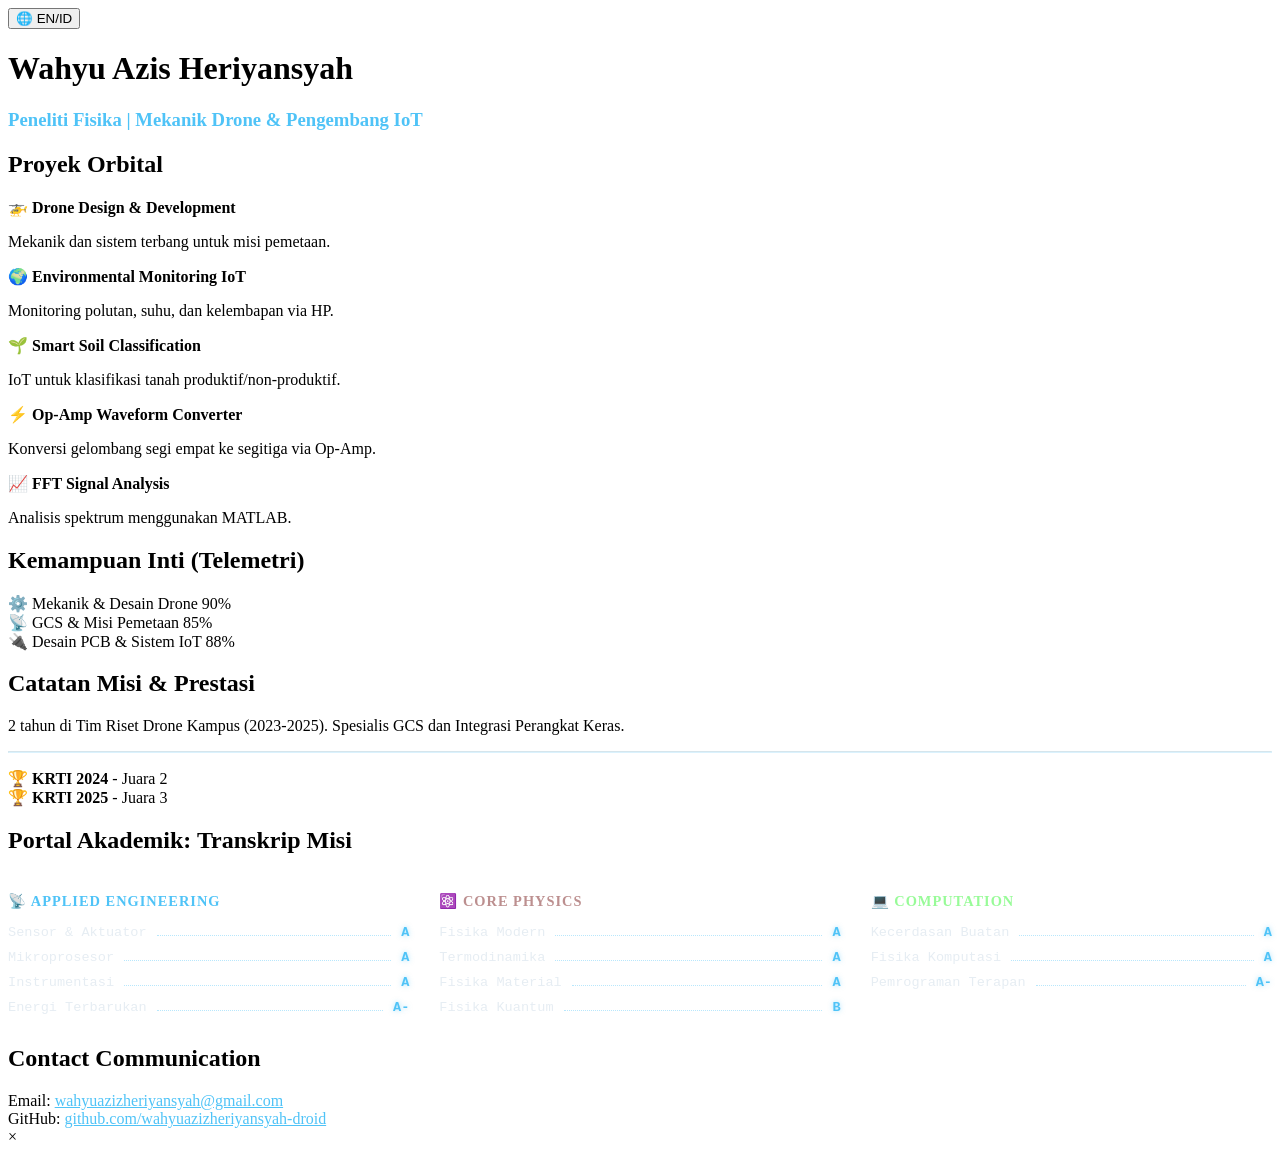
==== commit aa62cf0f: "perbaikan toggle" ====
--- a/index.html
+++ b/index.html
@@ -3,7 +3,7 @@
 <head>
     <meta charset="UTF-8">
     <meta name="viewport" content="width=device-width, initial-scale=1.0">
-    <title>Wahyu Azis | Research Portfolio</title>
+    <title>Wahyu Azis | Mission Control</title>
     <link rel="stylesheet" href="style.css">
 </head>
 <body>
@@ -14,18 +14,49 @@
     <h1 data-en="Wahyu Azis Heriyansyah" data-id="Wahyu Azis Heriyansyah">Wahyu Azis Heriyansyah</h1>
     <h3 style="color: #4fc3f7;" data-en="Physics Researcher | Drone Mechanic & IoT Developer" data-id="Peneliti Fisika | Mekanik Drone & Pengembang IoT">Peneliti Fisika | Mekanik Drone & Pengembang IoT</h3>
 
+    <h2 data-en="Orbital Projects" data-id="Proyek Orbital">Proyek Orbital</h2>
+    <div class="card clickable" onclick="openModal('drone')">
+        <strong>🚁 Drone Design & Development</strong>
+        <p data-en="Mechanics and flight systems for mapping missions." data-id="Mekanik dan sistem terbang untuk misi pemetaan.">Mekanik dan sistem terbang untuk misi pemetaan.</p>
+    </div>
+    <div class="card clickable" onclick="openModal('env_mon')">
+        <strong>🌍 Environmental Monitoring IoT</strong>
+        <p data-en="Real-time air quality, temp, and humidity via Mobile App." data-id="Monitoring polutan, suhu, dan kelembapan via HP.">Monitoring polutan, suhu, dan kelembapan via HP.</p>
+    </div>
+    <div class="card clickable" onclick="openModal('soil_iot')">
+        <strong>🌱 Smart Soil Classification</strong>
+        <p data-en="IoT for soil productivity analysis and classification." data-id="IoT untuk klasifikasi tanah produktif/non-produktif.">IoT untuk klasifikasi tanah produktif/non-produktif.</p>
+    </div>
+    <div class="card clickable" onclick="openModal('opamp')">
+        <strong>⚡ Op-Amp Waveform Converter</strong>
+        <p data-en="Square to Triangle wave generator using Op-Amp circuits." data-id="Konversi gelombang segi empat ke segitiga via Op-Amp.">Konversi gelombang segi empat ke segitiga via Op-Amp.</p>
+    </div>
+    <div class="card clickable" onclick="openModal('fft')">
+        <strong>📈 FFT Signal Analysis</strong>
+        <p data-en="Spectrum analyzer using MATLAB." data-id="Analisis spektrum menggunakan MATLAB.">Analisis spektrum menggunakan MATLAB.</p>
+    </div>
+
     <h2 data-en="Core Capabilities (Telemetry)" data-id="Kemampuan Inti (Telemetri)">Kemampuan Inti (Telemetri)</h2>
-    <div class="card">
-        <div class="skill" style="margin-bottom:15px;">
-            <div style="display:flex; justify-content:space-between; font-size:0.9em; color:#81d4fa;"><span>⚙️ Drone Mechanics & Design</span><span>90%</span></div>
+    <div class="card telemetry-panel">
+        <div class="skill">
+            <div class="skill-header">
+                <span data-en="⚙️ Drone Mechanics & Design" data-id="⚙️ Mekanik & Desain Drone">⚙️ Mekanik & Desain Drone</span>
+                <span>90%</span>
+            </div>
             <div class="progress-bar"><div class="progress" style="width: 90%;"></div></div>
         </div>
-        <div class="skill" style="margin-bottom:15px;">
-            <div style="display:flex; justify-content:space-between; font-size:0.9em; color:#81d4fa;"><span>📡 GCS & Mapping Missions</span><span>85%</span></div>
+        <div class="skill">
+            <div class="skill-header">
+                <span data-en="📡 GCS & Mapping Missions" data-id="📡 GCS & Misi Pemetaan">📡 GCS & Misi Pemetaan</span>
+                <span>85%</span>
+            </div>
             <div class="progress-bar"><div class="progress" style="width: 85%;"></div></div>
         </div>
-        <div class="skill" style="margin-bottom:15px;">
-            <div style="display:flex; justify-content:space-between; font-size:0.9em; color:#81d4fa;"><span>🔌 PCB Design & IoT</span><span>88%</span></div>
+        <div class="skill">
+            <div class="skill-header">
+                <span data-en="🔌 PCB Design & IoT Systems" data-id="🔌 Desain PCB & Sistem IoT">🔌 Desain PCB & Sistem IoT</span>
+                <span>88%</span>
+            </div>
             <div class="progress-bar"><div class="progress" style="width: 88%;"></div></div>
         </div>
     </div>
@@ -33,56 +64,47 @@
     <h2 data-en="Mission Log & Achievements" data-id="Catatan Misi & Prestasi">Catatan Misi & Prestasi</h2>
     <div class="card">
         <p data-en="2 years in University Drone Research Team (2023-2025). Specialist in GCS and Hardware Integration." 
-           data-id="2 tahun di Tim Riset Drone Kampus (2023-2025). Spesialis GCS dan Integrasi Perangkat Keras."></p>
-        <p><strong>🏆 KRTI 2024</strong> - Juara 2 | <strong>🏆 KRTI 2025</strong> - Juara 3</p>
+           data-id="2 tahun di Tim Riset Drone Kampus (2023-2025). Spesialis GCS dan Integrasi Perangkat Keras.">
+           2 tahun di Tim Riset Drone Kampus (2023-2025). Spesialis GCS dan Integrasi Perangkat Keras.
+        </p>
+        <hr style="border-color: rgba(79, 195, 247, 0.2); margin: 15px 0;">
+        <p><strong>🏆 KRTI 2024</strong> - Juara 2 <br><strong>🏆 KRTI 2025</strong> - Juara 3</p>
     </div>
 
-    <h2 data-en="Orbital Projects" data-id="Proyek Orbital">Proyek Orbital</h2>
-    
-    <div class="card clickable" onclick="openModal('drone')">
-        <strong>🚁 Drone Design & Development</strong>
-        <p data-en="Mechanics and flight systems for mapping missions." data-id="Mekanik dan sistem terbang untuk misi pemetaan."></p>
-    </div>
-
-    <div class="card clickable" onclick="openModal('env_mon')">
-        <strong>🌍 Environmental Monitoring IoT</strong>
-        <p data-en="Real-time air quality, temp, and humidity via Mobile App." data-id="Monitoring polutan, suhu, dan kelembapan via HP."></p>
-    </div>
-
-    <div class="card clickable" onclick="openModal('soil_iot')">
-        <strong>🌱 Smart Soil Classification</strong>
-        <p data-en="IoT for soil productivity analysis and classification." data-id="IoT untuk klasifikasi tanah produktif/non-produktif."></p>
-    </div>
-
-    <div class="card clickable" onclick="openModal('opamp')">
-        <strong>⚡ Op-Amp Waveform Converter</strong>
-        <p data-en="Square to Triangle wave generator using Op-Amp circuits." data-id="Konversi gelombang segi empat ke segitiga via Op-Amp."></p>
-    </div>
-
-    <div class="card clickable" onclick="openModal('fft')">
-        <strong>📈 FFT Signal Analysis</strong>
-        <p data-en="Spectrum analyzer using MATLAB." data-id="Analisis spektrum menggunakan MATLAB."></p>
-    </div>
-
-    <h2 data-en="Academic Portal" data-id="Portal Akademik">Portal Akademik</h2>
-    <div class="card" style="display:grid; grid-template-columns: 1fr 1fr; gap:20px;">
-        <div>
+    <h2 data-en="Academic Portal: Mission Transcript" data-id="Portal Akademik: Transkrip Misi">Portal Akademik: Transkrip Misi</h2>
+    <div class="card academic-portal">
+        <div class="academic-category">
+            <h4 style="color: #4fc3f7;">📡 Applied Engineering</h4>
             <ul class="subject-list">
-                <li>Mikroprosesor <span style="color:#4fc3f7">A</span></li>
-                <li>Sensor & Aktuator <span style="color:#4fc3f7">A</span></li>
+                <li><span class="subj">Sensor & Aktuator</span><span class="leader"></span><span class="grade">A</span></li>
+                <li><span class="subj">Mikroprosesor</span><span class="leader"></span><span class="grade">A</span></li>
+                <li><span class="subj">Instrumentasi</span><span class="leader"></span><span class="grade">A</span></li>
+                <li><span class="subj">Energi Terbarukan</span><span class="leader"></span><span class="grade">A-</span></li>
             </ul>
         </div>
-        <div>
+        <div class="academic-category">
+            <h4 style="color: #bc8f8f;">⚛️ Core Physics</h4>
             <ul class="subject-list">
-                <li>Kecerdasan Buatan <span style="color:#4fc3f7">A</span></li>
-                <li>Instrumentasi <span style="color:#4fc3f7">A</span></li>
+                <li><span class="subj">Fisika Modern</span><span class="leader"></span><span class="grade">A</span></li>
+                <li><span class="subj">Termodinamika</span><span class="leader"></span><span class="grade">A</span></li>
+                <li><span class="subj">Fisika Material</span><span class="leader"></span><span class="grade">A</span></li>
+                <li><span class="subj">Fisika Kuantum</span><span class="leader"></span><span class="grade">B</span></li>
+            </ul>
+        </div>
+        <div class="academic-category">
+            <h4 style="color: #98fb98;">💻 Computation</h4>
+            <ul class="subject-list">
+                <li><span class="subj">Kecerdasan Buatan</span><span class="leader"></span><span class="grade">A</span></li>
+                <li><span class="subj">Fisika Komputasi</span><span class="leader"></span><span class="grade">A</span></li>
+                <li><span class="subj">Pemrograman Terapan</span><span class="leader"></span><span class="grade">A-</span></li>
             </ul>
         </div>
     </div>
 
     <h2>Contact Communication</h2>
     <div class="card">
-        Email: <a href="mailto:wahyuazizheriyansyah@gmail.com" style="color:#4fc3f7;">wahyuazizheriyansyah@gmail.com</a>
+        Email: <a href="mailto:wahyuazizheriyansyah@gmail.com" style="color: #4fc3f7;">wahyuazizheriyansyah@gmail.com</a><br>
+        GitHub: <a href="https://github.com/wahyuazizheriyansyah-droid" style="color: #4fc3f7;">github.com/wahyuazizheriyansyah-droid</a>
     </div>
 </div>
 
--- a/style.css
+++ b/style.css
@@ -1,81 +1,48 @@
-body {
-    margin: 0;
-    font-family: 'Segoe UI', Tahoma, Geneva, Verdana, sans-serif;
-    background: radial-gradient(circle at center, #1b2735 0%, #090a0f 100%);
-    color: #e6edf3;
-    overflow-x: hidden;
-    min-height: 100vh;
+/* Ganti bagian Academic Portal lama dengan ini */
+.academic-portal {
+    display: grid;
+    grid-template-columns: repeat(auto-fit, minmax(240px, 1fr));
+    gap: 30px;
 }
 
-/* Efek Bintang Astra */
-body::before {
-    content: "";
-    position: fixed;
-    top: 0; left: 0;
-    width: 100%; height: 100%;
-    background: transparent;
-    /* Membuat banyak bintang kecil dengan box-shadow */
-    box-shadow: 10vw 20vh #fff, 50vw 40vh #fff, 80vw 10vh #fff, 30vw 70vh #fff, 
-                70vw 80vh #fff, 15vw 85vh #fff, 55vw 15vh #fff, 90vw 90vh #fff,
-                25vw 30vh #fff, 65vw 45vh #fff, 85vw 60vh #fff, 10vw 10vh #fff;
-    animation: stars-blink 4s infinite alternate;
-    z-index: -1;
+.academic-category h4 {
+    margin-bottom: 15px;
+    font-size: 0.9em;
+    text-transform: uppercase;
+    letter-spacing: 1px;
 }
 
-@keyframes stars-blink {
-    0% { opacity: 0.2; transform: scale(1); }
-    100% { opacity: 0.8; transform: scale(1.1); }
+.subject-list {
+    list-style: none;
+    padding: 0;
+    margin: 0;
+    font-family: 'Courier New', Courier, monospace;
+    font-size: 0.85em;
 }
 
-.container {
-    max-width: 900px;
-    margin: auto;
-    padding: 60px 20px;
+/* Teknik Leader Line agar Nilai Sejajar Sempurna */
+.subject-list li {
+    display: flex;
+    align-items: flex-end;
+    margin-bottom: 10px;
 }
 
-h1, h2 {
-    color: #4fc3f7;
-    text-shadow: 0 0 10px rgba(79, 195, 247, 0.5);
-    margin-top: 40px;
+.subject-list .subj {
+    flex: 0 1 auto;
+    color: #e6edf3;
 }
 
-.card {
-    background: rgba(17, 24, 39, 0.7);
-    backdrop-filter: blur(8px);
-    padding: 25px;
-    border-radius: 15px;
-    margin-top: 20px;
-    border: 1px solid rgba(79, 195, 247, 0.2);
-    transition: all 0.3s ease;
+.subject-list .leader {
+    flex: 1 1 auto;
+    border-bottom: 1px dotted rgba(79, 195, 247, 0.4);
+    margin: 0 10px;
+    position: relative;
+    top: -4px;
 }
 
-.card:hover {
-    border-color: #4fc3f7;
-    box-shadow: 0 0 20px rgba(79, 195, 247, 0.2);
-}
-
-.clickable { cursor: pointer; }
-
-/* Telemetry & Academic Styles */
-.progress-bar {
-    width: 100%; height: 8px;
-    background: rgba(255,255,255,0.1);
-    border-radius: 4px; overflow: hidden;
-}
-.progress {
-    height: 100%; background: #4fc3f7;
-    box-shadow: 0 0 10px #4fc3f7;
-    animation: load-progress 1.5s ease-out forwards;
-}
-@keyframes load-progress { from { width: 0; } }
-
-.subject-list { list-style: none; padding: 0; font-family: 'Courier New', monospace; font-size: 0.85em; }
-.subject-list li { display: flex; justify-content: space-between; border-bottom: 1px solid rgba(79,195,247,0.1); padding: 5px 0; }
-
-.topbar { position: fixed; top: 20px; right: 20px; z-index: 100; }
-.topbar button { background: transparent; border: 1px solid #4fc3f7; color: #4fc3f7; padding: 5px 15px; border-radius: 20px; cursor: pointer; }
-
-/* Modal */
-.modal { display: none; position: fixed; top: 0; left: 0; width: 100%; height: 100%; background: rgba(0,0,0,0.8); z-index: 1000; }
-.modal-content { background: #0b0f19; border: 1px solid #4fc3f7; margin: 15% auto; padding: 30px; width: 60%; border-radius: 15px; position: relative; }
-.close { position: absolute; right: 20px; top: 10px; font-size: 28px; cursor: pointer; }+.subject-list .grade {
+    flex: 0 1 auto;
+    color: #4fc3f7;
+    font-weight: bold;
+    text-shadow: 0 0 5px rgba(79, 195, 247, 0.5);
+}
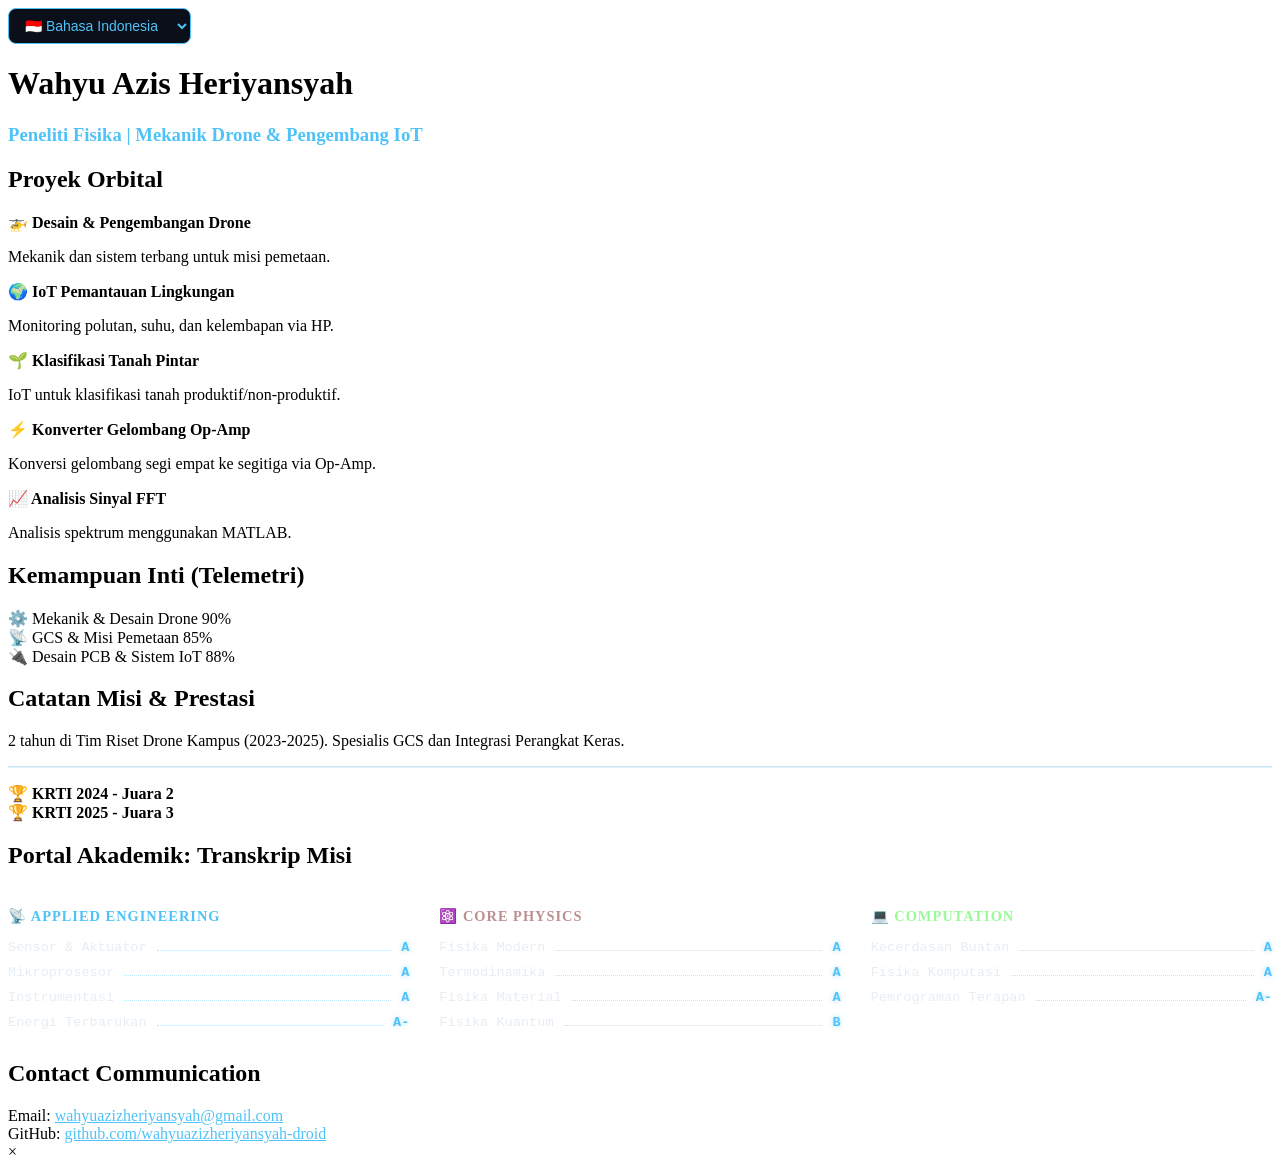
==== commit 0ca200dd: "tambah bahasa" ====
--- a/index.html
+++ b/index.html
@@ -5,73 +5,119 @@
     <meta name="viewport" content="width=device-width, initial-scale=1.0">
     <title>Wahyu Azis | Mission Control</title>
     <link rel="stylesheet" href="style.css">
+    <style>
+        /* Gaya tambahan khusus untuk Dropdown Bahasa */
+        .lang-select {
+            background: #0b0f19;
+            color: #4fc3f7;
+            border: 1px solid #4fc3f7;
+            padding: 8px 12px;
+            border-radius: 8px;
+            font-family: 'Segoe UI', Tahoma, sans-serif;
+            font-size: 14px;
+            cursor: pointer;
+            outline: none;
+        }
+        .lang-select option {
+            background: #111827;
+            color: #e6edf3;
+        }
+    </style>
 </head>
 <body>
 
-<div class="topbar"><button onclick="toggleLang()">🌐 EN/ID</button></div>
+<div class="topbar">
+    <select id="langSelector" class="lang-select" onchange="changeLanguage()">
+        <option value="id">🇮🇩 Bahasa Indonesia</option>
+        <option value="en">🇬🇧 English</option>
+        <option value="de">🇩🇪 Deutsch</option>
+        <option value="ja">🇯🇵 日本語 (Japanese)</option>
+        <option value="zh">🇨🇳 中文 (Chinese)</option>
+        <option value="es">🇪🇸 Español</option>
+    </select>
+</div>
 
 <div class="container">
-    <h1 data-en="Wahyu Azis Heriyansyah" data-id="Wahyu Azis Heriyansyah">Wahyu Azis Heriyansyah</h1>
-    <h3 style="color: #4fc3f7;" data-en="Physics Researcher | Drone Mechanic & IoT Developer" data-id="Peneliti Fisika | Mekanik Drone & Pengembang IoT">Peneliti Fisika | Mekanik Drone & Pengembang IoT</h3>
+    <h1 data-id="Wahyu Azis Heriyansyah" data-en="Wahyu Azis Heriyansyah" data-de="Wahyu Azis Heriyansyah" data-ja="ワーユ・アジス・ヘリヤンシャー" data-zh="瓦尤·阿齐兹·赫里扬夏" data-es="Wahyu Azis Heriyansyah">Wahyu Azis Heriyansyah</h1>
+    
+    <h3 style="color: #4fc3f7;" 
+        data-id="Peneliti Fisika | Mekanik Drone & Pengembang IoT" 
+        data-en="Physics Researcher | Drone Mechanic & IoT Developer"
+        data-de="Physikforscher | Drohnenmechaniker & IoT-Entwickler"
+        data-ja="物理学研究者 | ドローン整備士 & IoT開発者"
+        data-zh="物理学研究员 | 无人机机械师与物联网开发者"
+        data-es="Investigador de Física | Mecánico de Drones y Desarrollador de IoT">
+        Peneliti Fisika | Mekanik Drone & Pengembang IoT
+    </h3>
 
-    <h2 data-en="Orbital Projects" data-id="Proyek Orbital">Proyek Orbital</h2>
+    <h2 data-id="Proyek Orbital" data-en="Orbital Projects" data-de="Orbitale Projekte" data-ja="軌道プロジェクト" data-zh="轨道项目" data-es="Proyectos Orbitales">Proyek Orbital</h2>
+    
     <div class="card clickable" onclick="openModal('drone')">
-        <strong>🚁 Drone Design & Development</strong>
-        <p data-en="Mechanics and flight systems for mapping missions." data-id="Mekanik dan sistem terbang untuk misi pemetaan.">Mekanik dan sistem terbang untuk misi pemetaan.</p>
+        <strong data-id="🚁 Desain & Pengembangan Drone" data-en="🚁 Drone Design & Development" data-de="🚁 Drohnendesign & Entwicklung" data-ja="🚁 ドローンの設計と開発" data-zh="🚁 无人机设计与开发" data-es="🚁 Diseño y Desarrollo de Drones">🚁 Desain & Pengembangan Drone</strong>
+        <p data-id="Mekanik dan sistem terbang untuk misi pemetaan." data-en="Mechanics and flight systems for mapping missions." data-de="Mechanik und Flugsysteme für Kartierungsmissionen." data-ja="マッピングミッション用のメカニクスと飛行システム。" data-zh="用于测绘任务的机械和飞行系统。" data-es="Mecánica y sistemas de vuelo para misiones de mapeo.">Mekanik dan sistem terbang untuk misi pemetaan.</p>
     </div>
+    
     <div class="card clickable" onclick="openModal('env_mon')">
-        <strong>🌍 Environmental Monitoring IoT</strong>
-        <p data-en="Real-time air quality, temp, and humidity via Mobile App." data-id="Monitoring polutan, suhu, dan kelembapan via HP.">Monitoring polutan, suhu, dan kelembapan via HP.</p>
+        <strong data-id="🌍 IoT Pemantauan Lingkungan" data-en="🌍 Environmental Monitoring IoT" data-de="🌍 Umweltüberwachung IoT" data-ja="🌍 環境監視 IoT" data-zh="🌍 环境监测物联网" data-es="🌍 IoT de Monitoreo Ambiental">🌍 IoT Pemantauan Lingkungan</strong>
+        <p data-id="Monitoring polutan, suhu, dan kelembapan via HP." data-en="Real-time air quality, temp, and humidity via Mobile App." data-de="Echtzeit-Luftqualität, Temperatur und Luftfeuchtigkeit per App." data-ja="アプリ経由のリアルタイム空気品質、温度、湿度監視。" data-zh="通过手机应用实时监测空气质量、温度和湿度。" data-es="Calidad del aire, temperatura y humedad en tiempo real vía App.">Monitoring polutan, suhu, dan kelembapan via HP.</p>
     </div>
+    
     <div class="card clickable" onclick="openModal('soil_iot')">
-        <strong>🌱 Smart Soil Classification</strong>
-        <p data-en="IoT for soil productivity analysis and classification." data-id="IoT untuk klasifikasi tanah produktif/non-produktif.">IoT untuk klasifikasi tanah produktif/non-produktif.</p>
+        <strong data-id="🌱 Klasifikasi Tanah Pintar" data-en="🌱 Smart Soil Classification" data-de="🌱 Intelligente Bodenklassifizierung" data-ja="🌱 スマート土壌分類" data-zh="🌱 智能土壤分类" data-es="🌱 Clasificación Inteligente de Suelo">🌱 Klasifikasi Tanah Pintar</strong>
+        <p data-id="IoT untuk klasifikasi tanah produktif/non-produktif." data-en="IoT for soil productivity analysis and classification." data-de="IoT zur Analyse und Klassifizierung der Bodenproduktivität." data-ja="土壌生産性の分析と分類のためのIoT。" data-zh="用于土壤生产力分析和分类的物联网。" data-es="IoT para análisis y clasificación de la productividad del suelo.">IoT untuk klasifikasi tanah produktif/non-produktif.</p>
     </div>
+    
     <div class="card clickable" onclick="openModal('opamp')">
-        <strong>⚡ Op-Amp Waveform Converter</strong>
-        <p data-en="Square to Triangle wave generator using Op-Amp circuits." data-id="Konversi gelombang segi empat ke segitiga via Op-Amp.">Konversi gelombang segi empat ke segitiga via Op-Amp.</p>
+        <strong data-id="⚡ Konverter Gelombang Op-Amp" data-en="⚡ Op-Amp Waveform Converter" data-de="⚡ Op-Amp Wellenwandler" data-ja="⚡ オペアンプ波形コンバータ" data-zh="⚡ 运算放大器波形转换器" data-es="⚡ Convertidor de Forma de Onda Op-Amp">⚡ Konverter Gelombang Op-Amp</strong>
+        <p data-id="Konversi gelombang segi empat ke segitiga via Op-Amp." data-en="Square to Triangle wave generator using Op-Amp circuits." data-de="Rechteck-zu-Dreieck-Wellengenerator mit Op-Amp-Schaltungen." data-ja="オペアンプ回路を使用した方形波から三角波へのジェネレータ。" data-zh="使用运算放大器电路的方波到三角波发生器。" data-es="Generador de onda cuadrada a triangular utilizando circuitos Op-Amp.">Konversi gelombang segi empat ke segitiga via Op-Amp.</p>
     </div>
+    
     <div class="card clickable" onclick="openModal('fft')">
-        <strong>📈 FFT Signal Analysis</strong>
-        <p data-en="Spectrum analyzer using MATLAB." data-id="Analisis spektrum menggunakan MATLAB.">Analisis spektrum menggunakan MATLAB.</p>
+        <strong data-id="📈 Analisis Sinyal FFT" data-en="📈 FFT Signal Analysis" data-de="📈 FFT-Signalanalyse" data-ja="📈 FFT信号解析" data-zh="📈 FFT 信号分析" data-es="📈 Análisis de Señal FFT">📈 Analisis Sinyal FFT</strong>
+        <p data-id="Analisis spektrum menggunakan MATLAB." data-en="Spectrum analyzer using MATLAB." data-de="Spektrumanalysator mit MATLAB." data-ja="MATLABを使用したスペクトルアナライザ。" data-zh="使用 MATLAB 的频谱分析仪。" data-es="Analizador de espectro utilizando MATLAB.">Analisis spektrum menggunakan MATLAB.</p>
     </div>
 
-    <h2 data-en="Core Capabilities (Telemetry)" data-id="Kemampuan Inti (Telemetri)">Kemampuan Inti (Telemetri)</h2>
+    <h2 data-id="Kemampuan Inti (Telemetri)" data-en="Core Capabilities (Telemetry)" data-de="Kernkompetenzen (Telemetrie)" data-ja="コア機能（テレメトリ）" data-zh="核心能力（遥测）" data-es="Capacidades Principales (Telemetría)">Kemampuan Inti (Telemetri)</h2>
     <div class="card telemetry-panel">
         <div class="skill">
             <div class="skill-header">
-                <span data-en="⚙️ Drone Mechanics & Design" data-id="⚙️ Mekanik & Desain Drone">⚙️ Mekanik & Desain Drone</span>
+                <span data-id="⚙️ Mekanik & Desain Drone" data-en="⚙️ Drone Mechanics & Design" data-de="⚙️ Drohnenmechanik & Design" data-ja="⚙️ ドローン力学と設計" data-zh="⚙️ 无人机力学与设计" data-es="⚙️ Mecánica y Diseño de Drones">⚙️ Mekanik & Desain Drone</span>
                 <span>90%</span>
             </div>
             <div class="progress-bar"><div class="progress" style="width: 90%;"></div></div>
         </div>
         <div class="skill">
             <div class="skill-header">
-                <span data-en="📡 GCS & Mapping Missions" data-id="📡 GCS & Misi Pemetaan">📡 GCS & Misi Pemetaan</span>
+                <span data-id="📡 GCS & Misi Pemetaan" data-en="📡 GCS & Mapping Missions" data-de="📡 GCS & Kartierungsmissionen" data-ja="📡 GCSとマッピングミッション" data-zh="📡 GCS与测绘任务" data-es="📡 GCS y Misiones de Mapeo">📡 GCS & Misi Pemetaan</span>
                 <span>85%</span>
             </div>
             <div class="progress-bar"><div class="progress" style="width: 85%;"></div></div>
         </div>
         <div class="skill">
             <div class="skill-header">
-                <span data-en="🔌 PCB Design & IoT Systems" data-id="🔌 Desain PCB & Sistem IoT">🔌 Desain PCB & Sistem IoT</span>
+                <span data-id="🔌 Desain PCB & Sistem IoT" data-en="🔌 PCB Design & IoT Systems" data-de="🔌 PCB-Design & IoT-Systeme" data-ja="🔌 PCB設計とIoTシステム" data-zh="🔌 PCB设计与物联网系统" data-es="🔌 Diseño de PCB y Sistemas IoT">🔌 Desain PCB & Sistem IoT</span>
                 <span>88%</span>
             </div>
             <div class="progress-bar"><div class="progress" style="width: 88%;"></div></div>
         </div>
     </div>
 
-    <h2 data-en="Mission Log & Achievements" data-id="Catatan Misi & Prestasi">Catatan Misi & Prestasi</h2>
+    <h2 data-id="Catatan Misi & Prestasi" data-en="Mission Log & Achievements" data-de="Missionsprotokoll & Erfolge" data-ja="ミッションログと実績" data-zh="任务日志与成就" data-es="Registro de Misiones y Logros">Catatan Misi & Prestasi</h2>
     <div class="card">
-        <p data-en="2 years in University Drone Research Team (2023-2025). Specialist in GCS and Hardware Integration." 
-           data-id="2 tahun di Tim Riset Drone Kampus (2023-2025). Spesialis GCS dan Integrasi Perangkat Keras.">
+        <p data-id="2 tahun di Tim Riset Drone Kampus (2023-2025). Spesialis GCS dan Integrasi Perangkat Keras." 
+           data-en="2 years in University Drone Research Team (2023-2025). Specialist in GCS and Hardware Integration."
+           data-de="2 Jahre im Drohnen-Forschungsteam der Universität. Spezialist für GCS und Hardware-Integration."
+           data-ja="大学のドローン研究チームでの2年間。GCSとハードウェア統合のスペシャリスト。"
+           data-zh="在大学无人机研究团队工作2年。GCS和硬件集成专家。"
+           data-es="2 años en el Equipo de Investigación de Drones. Especialista en GCS e Integración de Hardware.">
            2 tahun di Tim Riset Drone Kampus (2023-2025). Spesialis GCS dan Integrasi Perangkat Keras.
         </p>
         <hr style="border-color: rgba(79, 195, 247, 0.2); margin: 15px 0;">
-        <p><strong>🏆 KRTI 2024</strong> - Juara 2 <br><strong>🏆 KRTI 2025</strong> - Juara 3</p>
+        <p><strong data-id="🏆 KRTI 2024 - Juara 2" data-en="🏆 KRTI 2024 - 2nd Place" data-de="🏆 KRTI 2024 - 2. Platz" data-ja="🏆 KRTI 2024 - 第2位" data-zh="🏆 KRTI 2024 - 第二名" data-es="🏆 KRTI 2024 - 2do Lugar">🏆 KRTI 2024 - Juara 2</strong> <br>
+           <strong data-id="🏆 KRTI 2025 - Juara 3" data-en="🏆 KRTI 2025 - 3rd Place" data-de="🏆 KRTI 2025 - 3. Platz" data-ja="🏆 KRTI 2025 - 第3位" data-zh="🏆 KRTI 2025 - 第三名" data-es="🏆 KRTI 2025 - 3er Lugar">🏆 KRTI 2025 - Juara 3</strong></p>
     </div>
 
-    <h2 data-en="Academic Portal: Mission Transcript" data-id="Portal Akademik: Transkrip Misi">Portal Akademik: Transkrip Misi</h2>
+    <h2 data-id="Portal Akademik: Transkrip Misi" data-en="Academic Portal: Mission Transcript" data-de="Akademisches Portal: Missionsprotokoll" data-ja="学術ポータル：成績証明書" data-zh="学术门户：成绩单" data-es="Portal Académico: Expediente">Portal Akademik: Transkrip Misi</h2>
     <div class="card academic-portal">
         <div class="academic-category">
             <h4 style="color: #4fc3f7;">📡 Applied Engineering</h4>
@@ -101,7 +147,7 @@
         </div>
     </div>
 
-    <h2>Contact Communication</h2>
+    <h2 data-id="Komunikasi & Kontak" data-en="Contact & Communication" data-de="Kontakt & Kommunikation" data-ja="連絡先とコミュニケーション" data-zh="联系与沟通" data-es="Contacto y Comunicación">Contact Communication</h2>
     <div class="card">
         Email: <a href="mailto:wahyuazizheriyansyah@gmail.com" style="color: #4fc3f7;">wahyuazizheriyansyah@gmail.com</a><br>
         GitHub: <a href="https://github.com/wahyuazizheriyansyah-droid" style="color: #4fc3f7;">github.com/wahyuazizheriyansyah-droid</a>
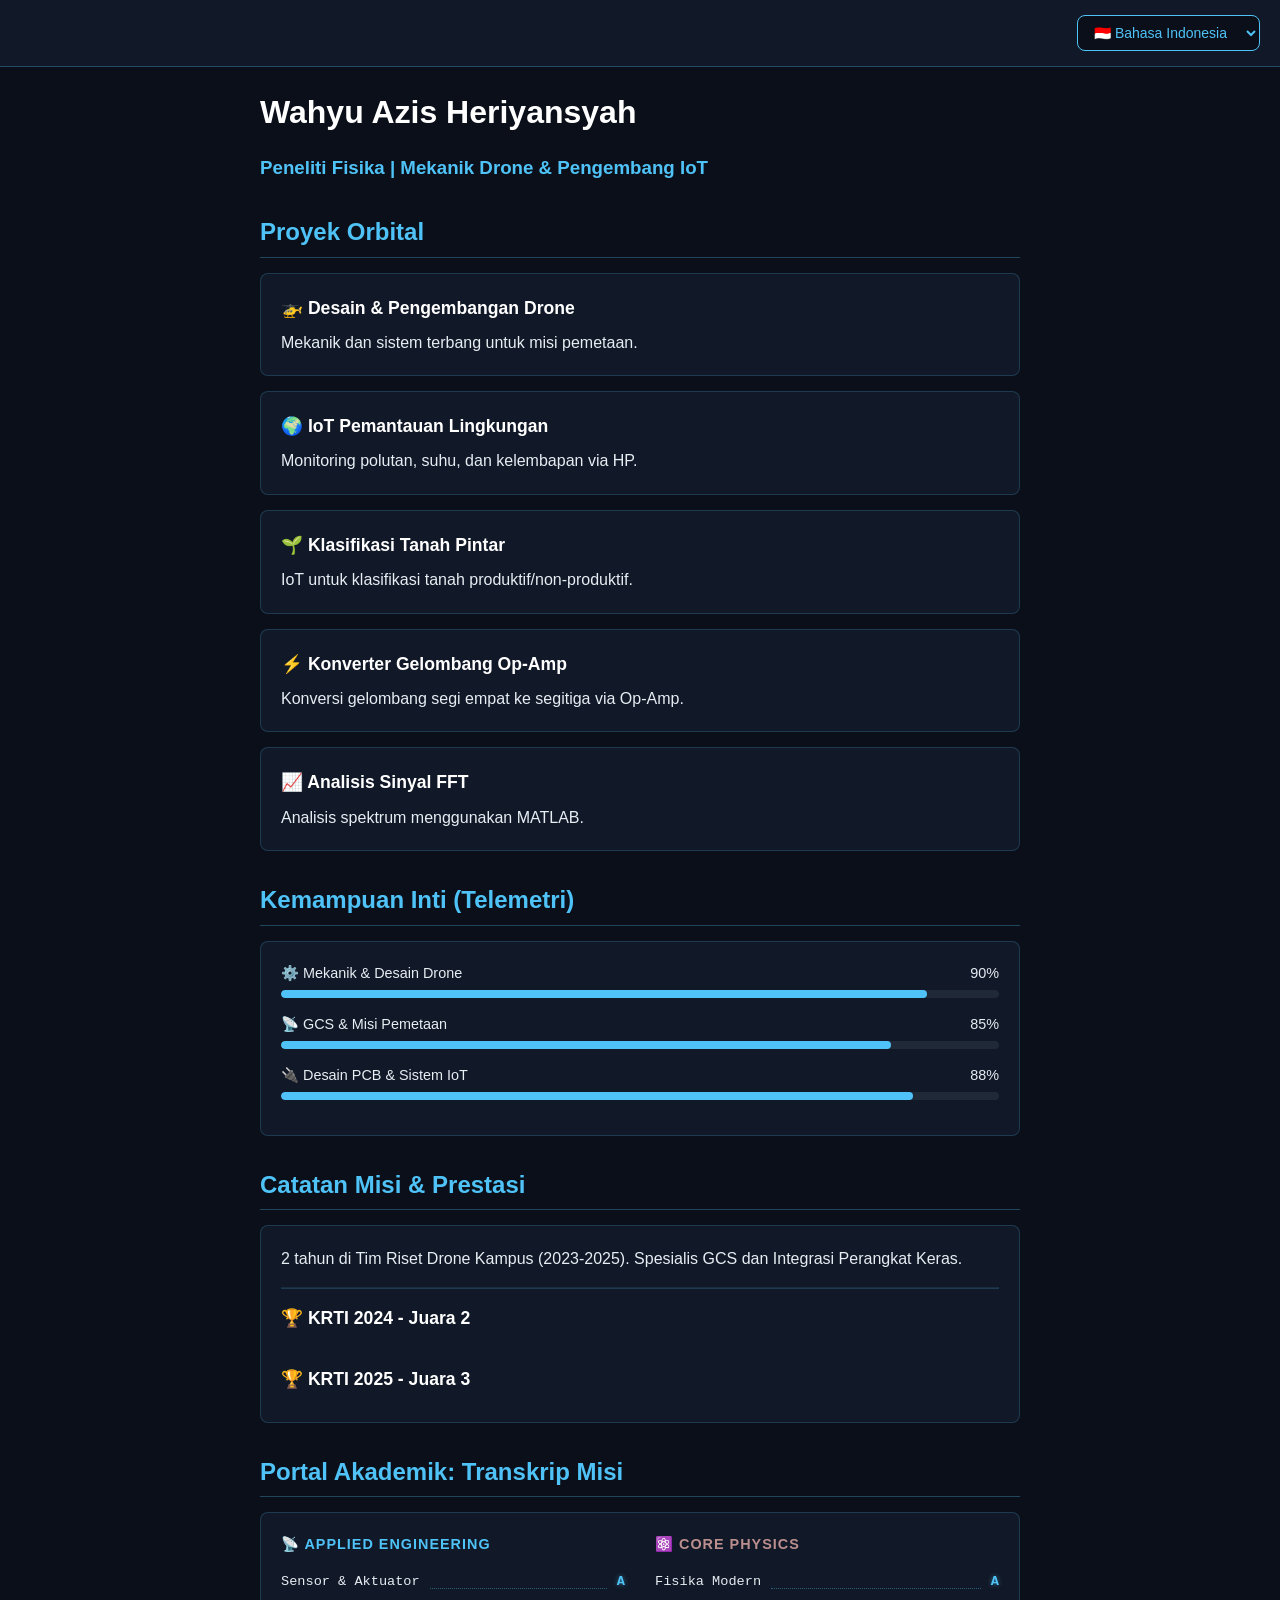
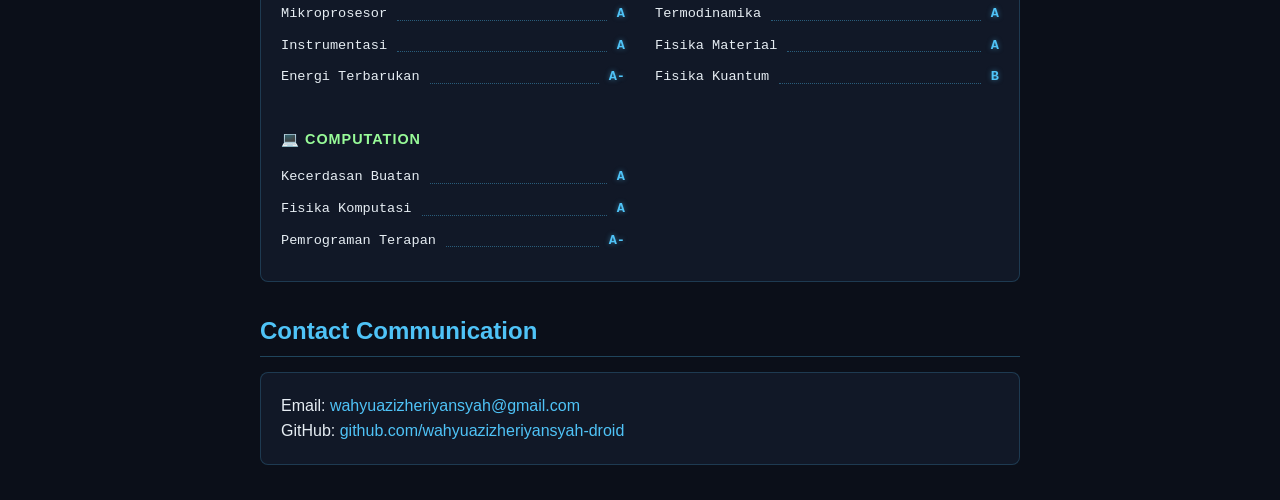
==== commit 5e460a12: "perbaikan semua" ====
--- a/index.html
+++ b/index.html
@@ -5,24 +5,6 @@
     <meta name="viewport" content="width=device-width, initial-scale=1.0">
     <title>Wahyu Azis | Mission Control</title>
     <link rel="stylesheet" href="style.css">
-    <style>
-        /* Gaya tambahan khusus untuk Dropdown Bahasa */
-        .lang-select {
-            background: #0b0f19;
-            color: #4fc3f7;
-            border: 1px solid #4fc3f7;
-            padding: 8px 12px;
-            border-radius: 8px;
-            font-family: 'Segoe UI', Tahoma, sans-serif;
-            font-size: 14px;
-            cursor: pointer;
-            outline: none;
-        }
-        .lang-select option {
-            background: #111827;
-            color: #e6edf3;
-        }
-    </style>
 </head>
 <body>
 
@@ -149,12 +131,17 @@
 
     <h2 data-id="Komunikasi & Kontak" data-en="Contact & Communication" data-de="Kontakt & Kommunikation" data-ja="連絡先とコミュニケーション" data-zh="联系与沟通" data-es="Contacto y Comunicación">Contact Communication</h2>
     <div class="card">
-        Email: <a href="mailto:wahyuazizheriyansyah@gmail.com" style="color: #4fc3f7;">wahyuazizheriyansyah@gmail.com</a><br>
-        GitHub: <a href="https://github.com/wahyuazizheriyansyah-droid" style="color: #4fc3f7;">github.com/wahyuazizheriyansyah-droid</a>
+        Email: <a href="mailto:wahyuazizheriyansyah@gmail.com">wahyuazizheriyansyah@gmail.com</a><br>
+        GitHub: <a href="https://github.com/wahyuazizheriyansyah-droid">github.com/wahyuazizheriyansyah-droid</a>
     </div>
 </div>
 
-<div id="modal" class="modal"><div class="modal-content"><span onclick="closeModal()" class="close">&times;</span><div id="modal-body"></div></div></div>
+<div id="modal" class="modal">
+    <div class="modal-content">
+        <span onclick="closeModal()" class="close">&times;</span>
+        <div id="modal-body"></div>
+    </div>
+</div>
 
 <script src="script.js"></script>
 </body>
--- a/style.css
+++ b/style.css
@@ -1,37 +1,121 @@
-/* Ganti bagian Academic Portal lama dengan ini */
+* {
+    box-sizing: border-box;
+    margin: 0;
+    padding: 0;
+}
+
+body {
+    background: #0b0f19;
+    color: #e6edf3;
+    font-family: 'Segoe UI', Tahoma, Geneva, Verdana, sans-serif;
+    line-height: 1.6;
+}
+
+.container {
+    max-width: 800px;
+    margin: 0 auto;
+    padding: 20px;
+}
+
+h1, h2, h3 { margin-bottom: 15px; }
+h1 { color: #ffffff; }
+
+h2 {
+    color: #4fc3f7;
+    margin-top: 30px;
+    border-bottom: 1px solid rgba(79, 195, 247, 0.3);
+    padding-bottom: 5px;
+}
+
+/* --- TOPBAR & DROPDOWN BAHASA --- */
+.topbar {
+    display: flex;
+    justify-content: flex-end;
+    padding: 15px 20px;
+    background: #111827;
+    border-bottom: 1px solid rgba(79, 195, 247, 0.3);
+}
+
+.lang-select {
+    background: #0b0f19;
+    color: #4fc3f7;
+    border: 1px solid #4fc3f7;
+    padding: 8px 12px;
+    border-radius: 8px;
+    font-family: inherit;
+    font-size: 14px;
+    cursor: pointer;
+    outline: none;
+}
+.lang-select option { background: #111827; color: #e6edf3; }
+
+/* --- KARTU PROYEK (CARDS) --- */
+.card {
+    background: #111827;
+    border: 1px solid rgba(79, 195, 247, 0.2);
+    border-radius: 8px;
+    padding: 20px;
+    margin-bottom: 15px;
+    transition: transform 0.2s, box-shadow 0.2s;
+}
+
+.card strong {
+    display: block;
+    margin-bottom: 8px;
+    color: #ffffff;
+    font-size: 1.1em;
+}
+
+.clickable:hover {
+    transform: translateY(-3px);
+    box-shadow: 0 4px 15px rgba(79, 195, 247, 0.2);
+    cursor: pointer;
+    border-color: #4fc3f7;
+}
+
+/* --- PROGRESS BAR (TELEMETRI) --- */
+.skill { margin-bottom: 15px; }
+.skill-header {
+    display: flex;
+    justify-content: space-between;
+    margin-bottom: 5px;
+    font-size: 0.9em;
+}
+.progress-bar {
+    background: #1f2937;
+    border-radius: 4px;
+    height: 8px;
+    overflow: hidden;
+}
+.progress {
+    background: #4fc3f7;
+    height: 100%;
+    border-radius: 4px;
+}
+
+/* --- ACADEMIC PORTAL --- */
 .academic-portal {
     display: grid;
     grid-template-columns: repeat(auto-fit, minmax(240px, 1fr));
     gap: 30px;
 }
-
 .academic-category h4 {
     margin-bottom: 15px;
     font-size: 0.9em;
     text-transform: uppercase;
     letter-spacing: 1px;
 }
-
 .subject-list {
     list-style: none;
-    padding: 0;
-    margin: 0;
     font-family: 'Courier New', Courier, monospace;
     font-size: 0.85em;
 }
-
-/* Teknik Leader Line agar Nilai Sejajar Sempurna */
 .subject-list li {
     display: flex;
     align-items: flex-end;
     margin-bottom: 10px;
 }
-
-.subject-list .subj {
-    flex: 0 1 auto;
-    color: #e6edf3;
-}
-
+.subject-list .subj { flex: 0 1 auto; color: #e6edf3; }
 .subject-list .leader {
     flex: 1 1 auto;
     border-bottom: 1px dotted rgba(79, 195, 247, 0.4);
@@ -39,10 +123,44 @@
     position: relative;
     top: -4px;
 }
-
 .subject-list .grade {
     flex: 0 1 auto;
     color: #4fc3f7;
     font-weight: bold;
     text-shadow: 0 0 5px rgba(79, 195, 247, 0.5);
-}+}
+
+/* --- MODAL (POPUP) --- */
+.modal {
+    display: none;
+    position: fixed;
+    z-index: 1000;
+    left: 0;
+    top: 0;
+    width: 100%;
+    height: 100%;
+    background-color: rgba(0,0,0,0.8);
+    backdrop-filter: blur(5px);
+}
+.modal-content {
+    background-color: #111827;
+    margin: 15% auto;
+    padding: 20px;
+    border: 1px solid #4fc3f7;
+    border-radius: 8px;
+    width: 80%;
+    max-width: 500px;
+    color: #e6edf3;
+    box-shadow: 0 0 20px rgba(79, 195, 247, 0.2);
+}
+.close {
+    color: #aaa;
+    float: right;
+    font-size: 28px;
+    font-weight: bold;
+    cursor: pointer;
+}
+.close:hover { color: #4fc3f7; }
+
+a { color: #4fc3f7; text-decoration: none; }
+a:hover { text-decoration: underline; }
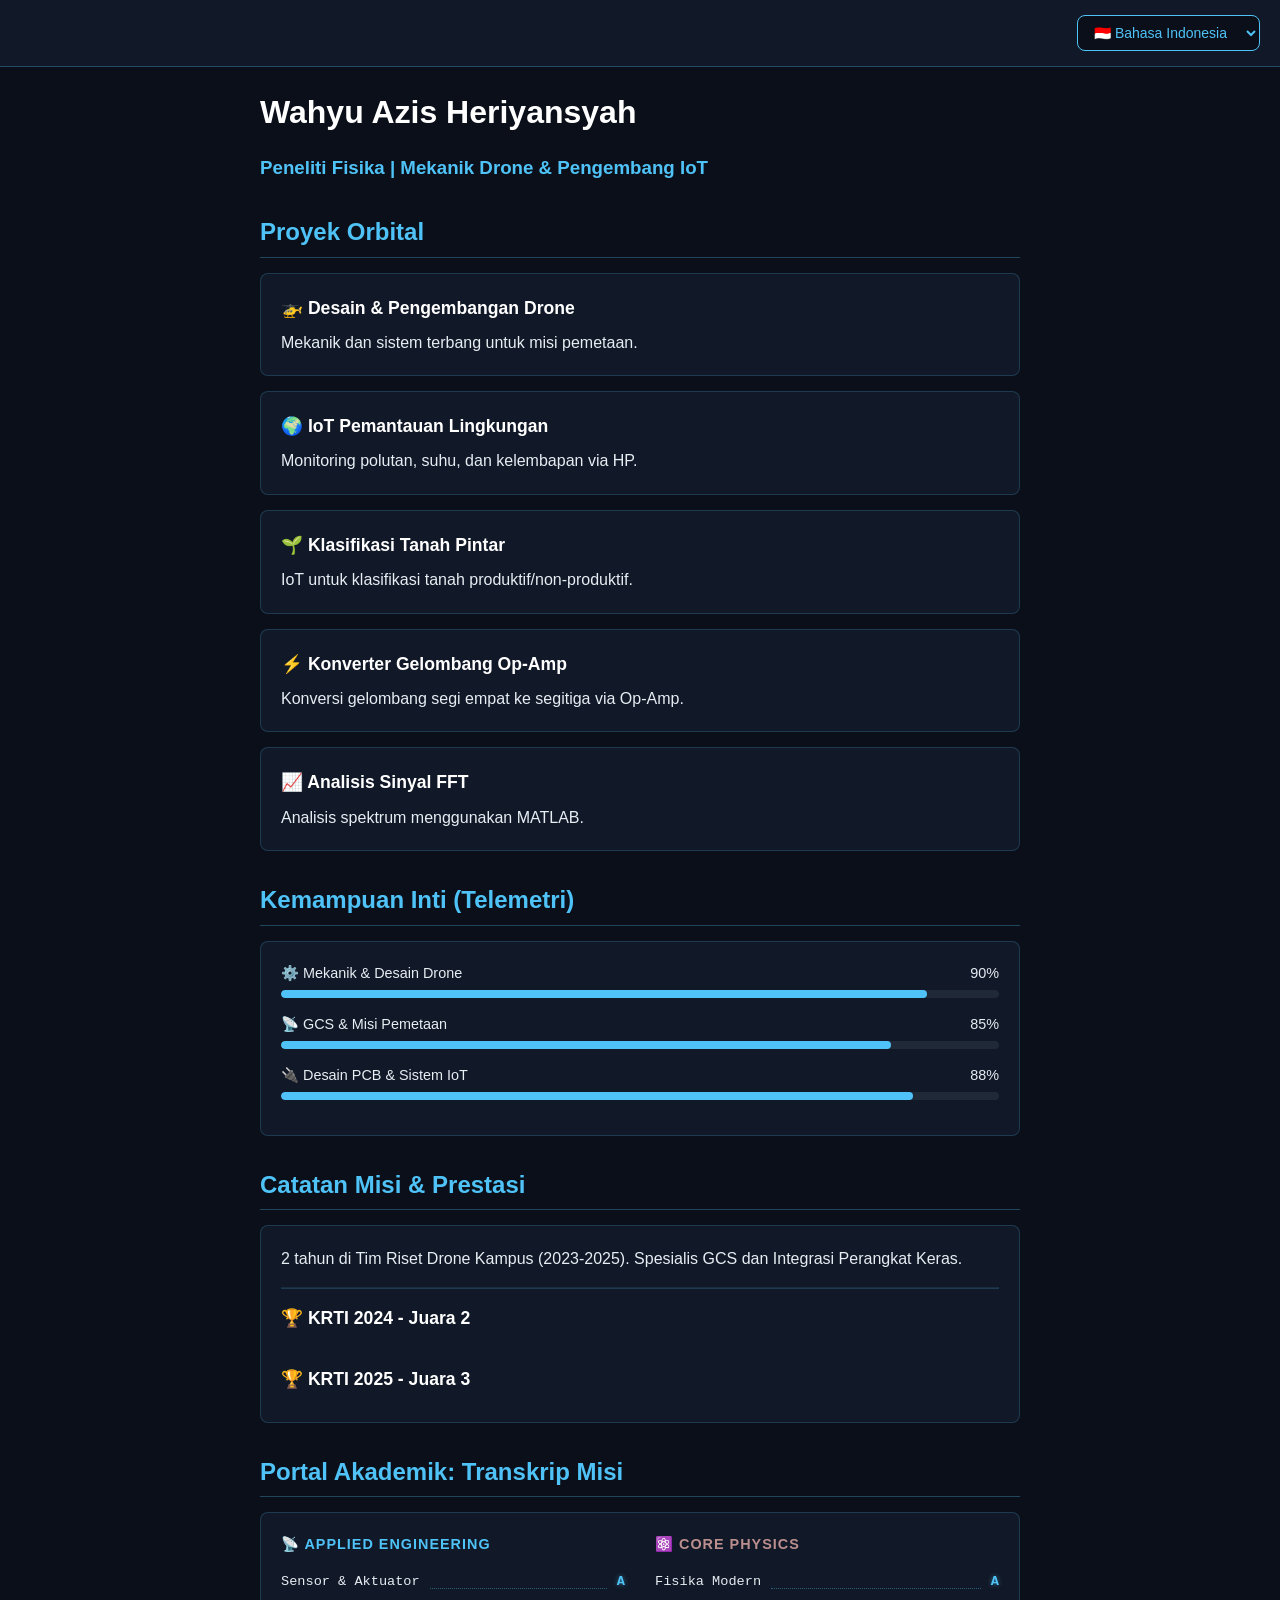
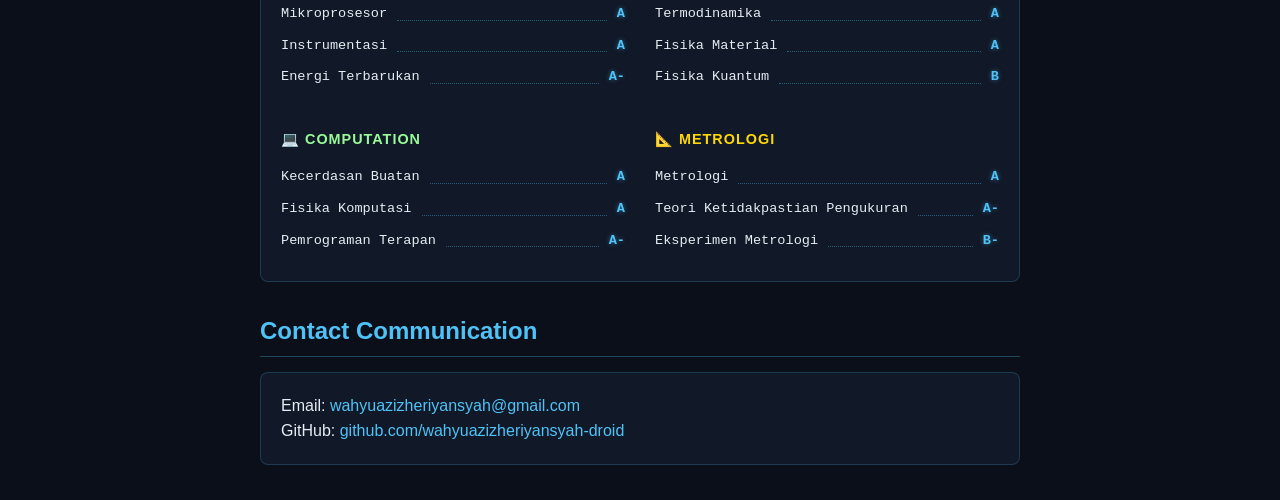
==== commit 967ea683: "tambah metrologi" ====
--- a/index.html
+++ b/index.html
@@ -127,6 +127,14 @@
                 <li><span class="subj">Pemrograman Terapan</span><span class="leader"></span><span class="grade">A-</span></li>
             </ul>
         </div>
+        <div class="academic-category">
+            <h4 style="color: #ffd700;">📐 Metrologi</h4>
+            <ul class="subject-list">
+                <li><span class="subj">Metrologi</span><span class="leader"></span><span class="grade">A</span></li>
+                <li><span class="subj">Teori Ketidakpastian Pengukuran</span><span class="leader"></span><span class="grade">A-</span></li>
+                <li><span class="subj">Eksperimen Metrologi</span><span class="leader"></span><span class="grade">B-</span></li>
+            </ul>
+        </div>
     </div>
 
     <h2 data-id="Komunikasi & Kontak" data-en="Contact & Communication" data-de="Kontakt & Kommunikation" data-ja="連絡先とコミュニケーション" data-zh="联系与沟通" data-es="Contacto y Comunicación">Contact Communication</h2>
